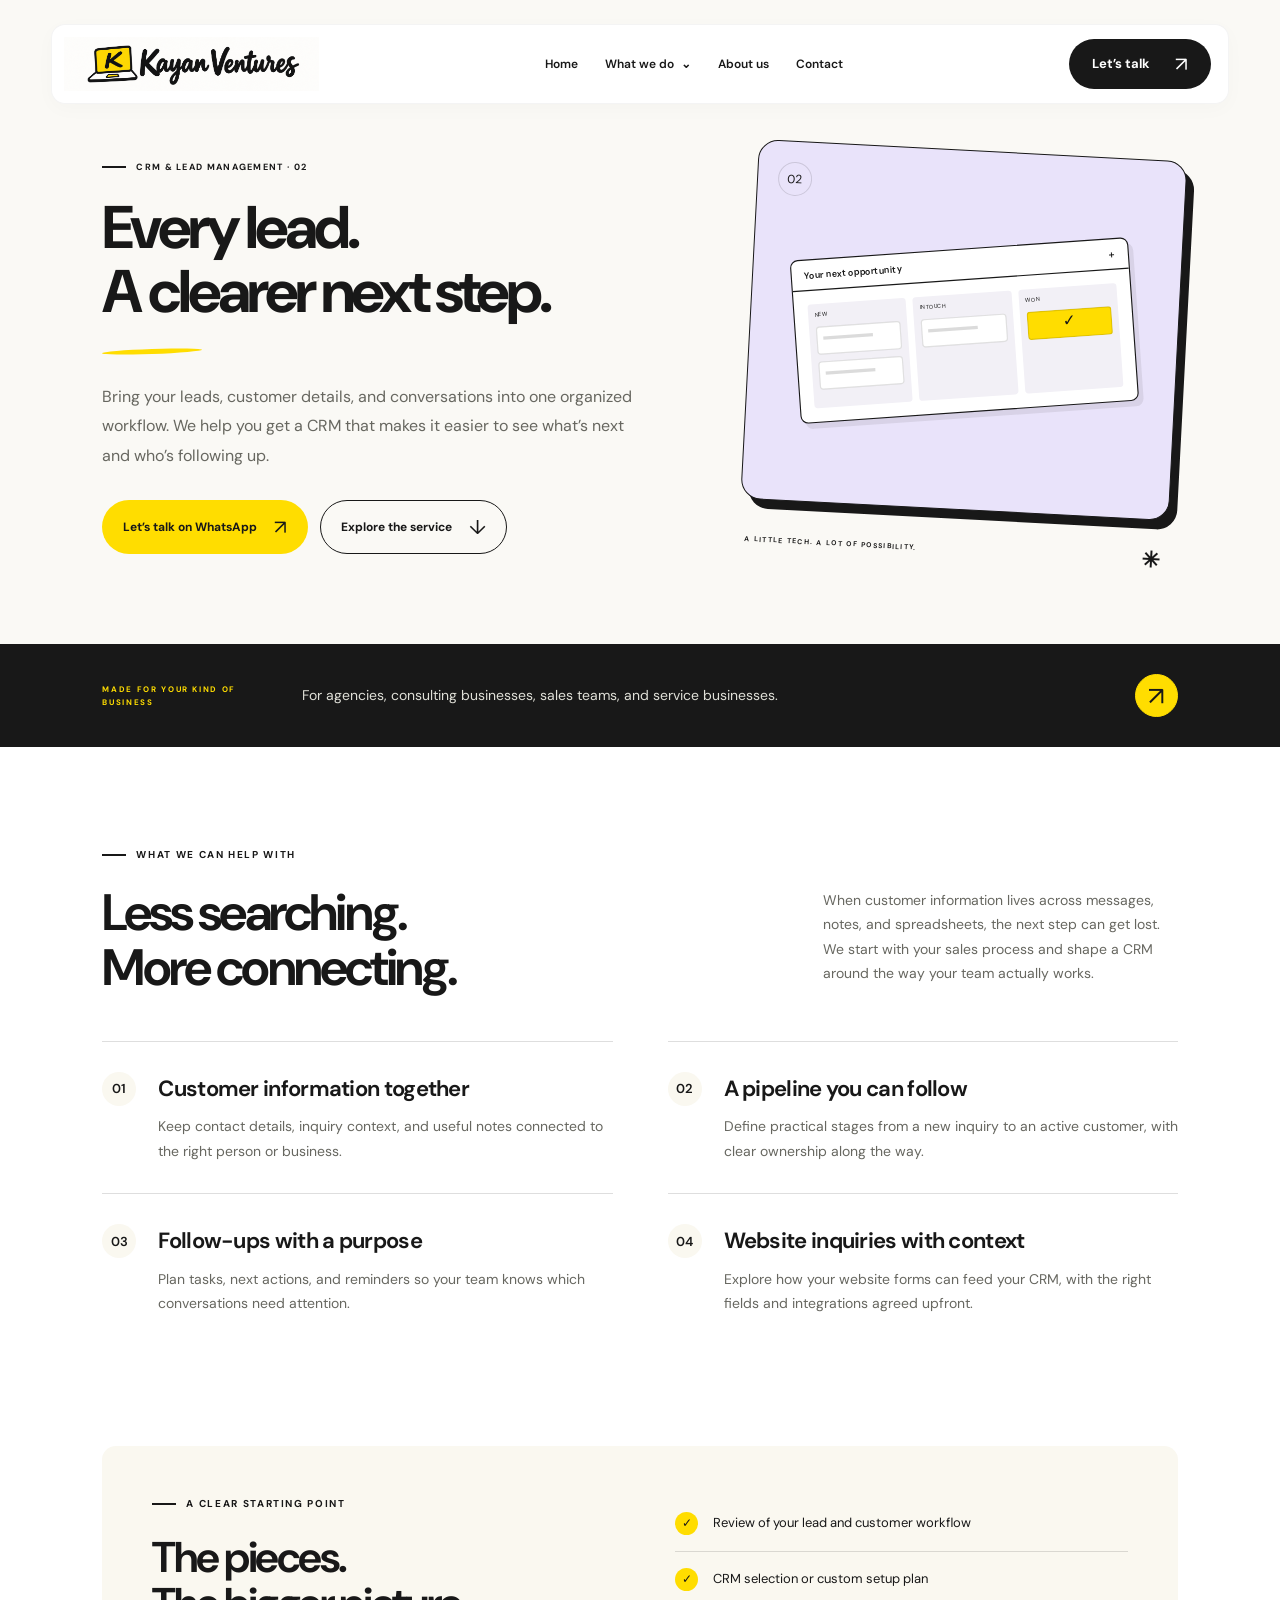
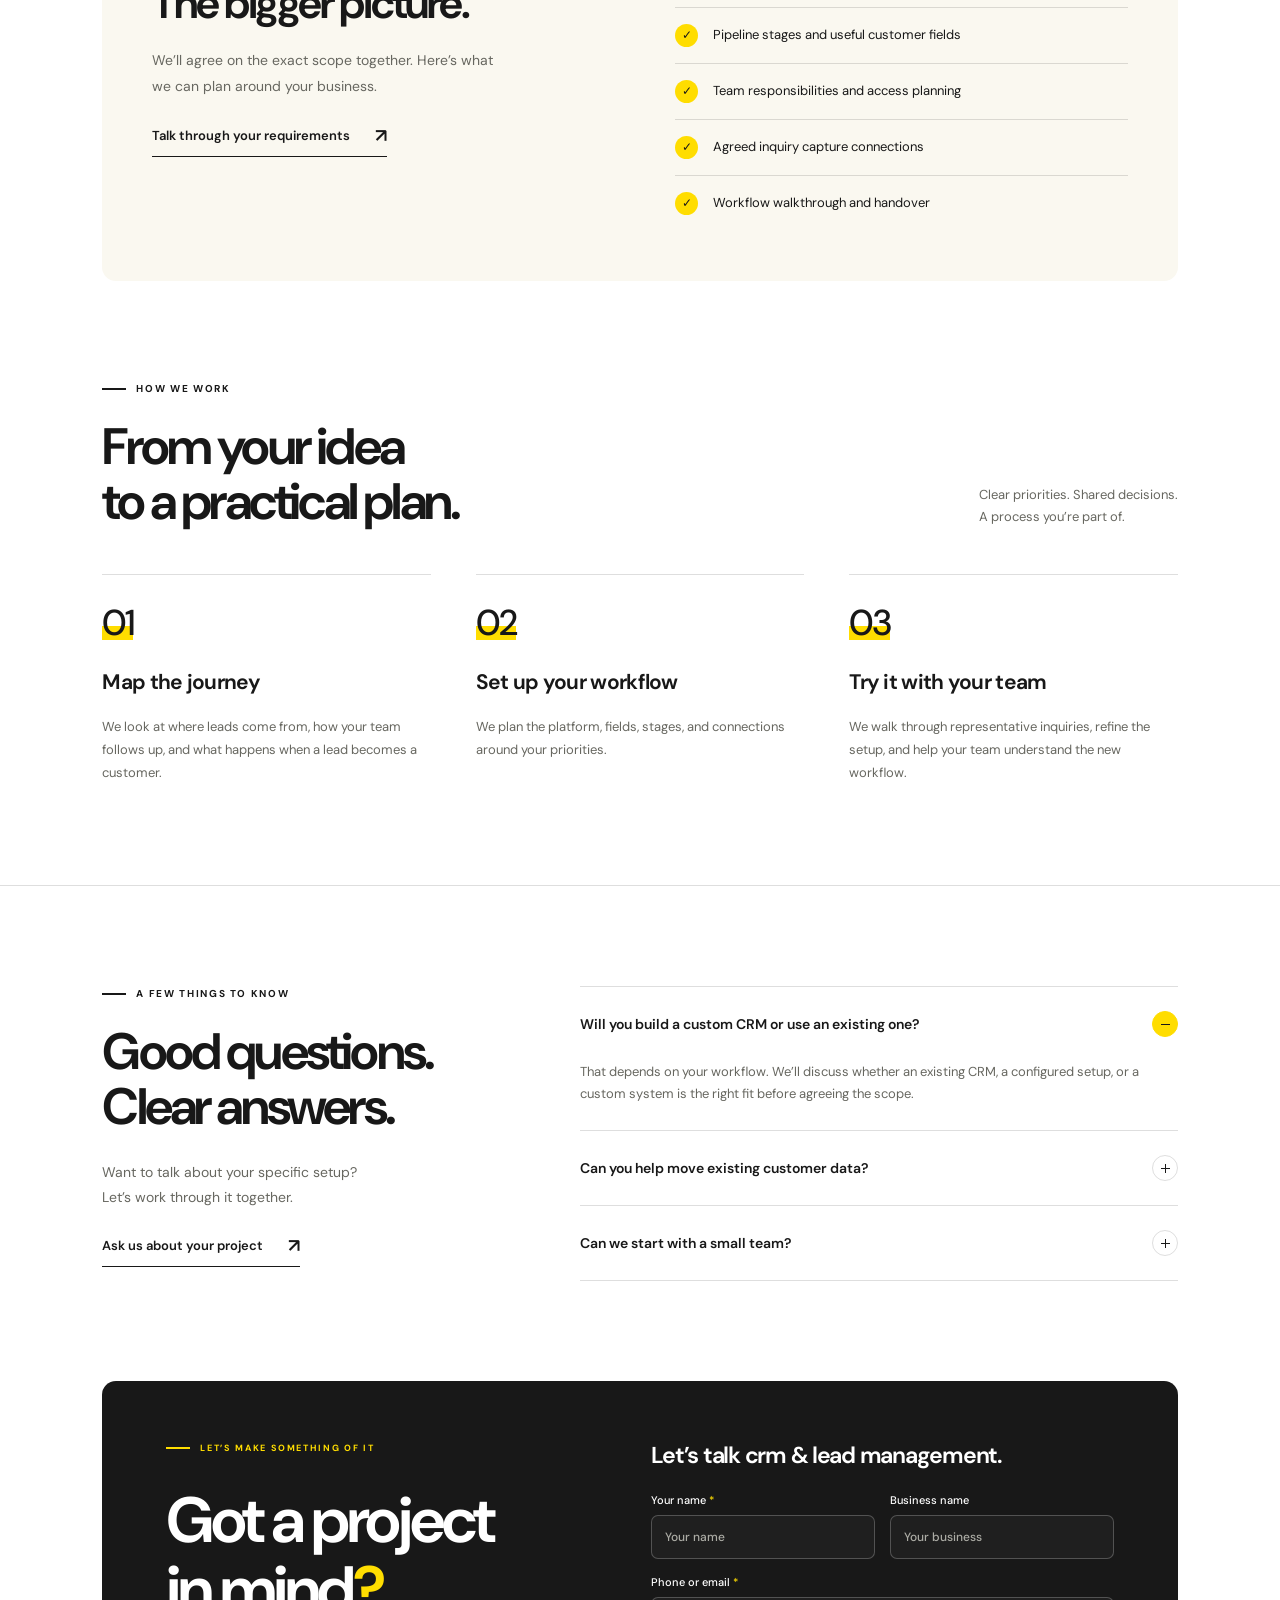
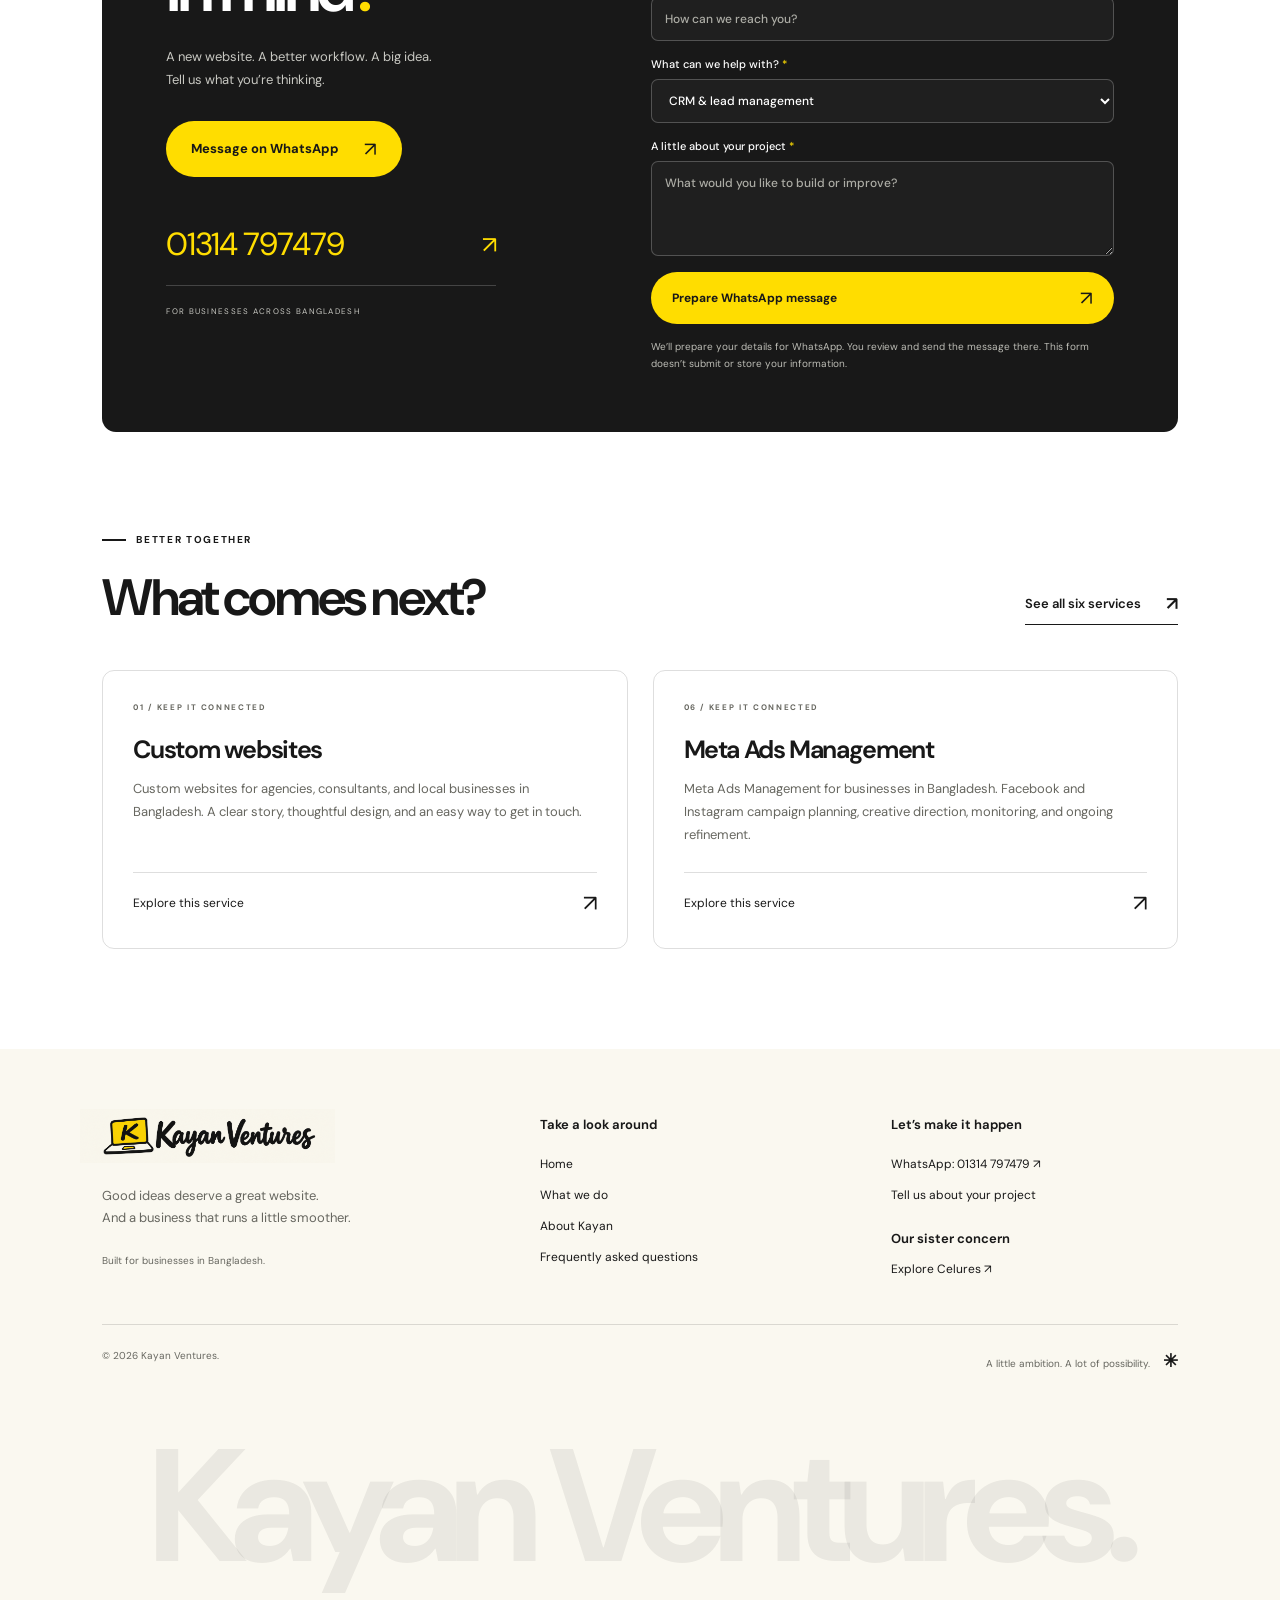
==== crm-lead-management.html @ 8667f903 "Add service pages and remove homepage work section Add standalone pages for each service, generated " ====
<!doctype html>
<html lang="en">
<head>
<meta charset="UTF-8"><meta name="viewport" content="width=device-width, initial-scale=1">
<title>CRM &amp; lead management in Bangladesh | Kayan Ventures</title>
<meta name="description" content="CRM and lead management for businesses in Bangladesh. Organize customer information, sales stages, and follow-ups around the way your team works.">
<meta name="theme-color" content="#ffdd00"><meta property="og:title" content="CRM &amp; lead management in Bangladesh | Kayan Ventures"><meta property="og:description" content="CRM and lead management for businesses in Bangladesh. Organize customer information, sales stages, and follow-ups around the way your team works."><meta property="og:type" content="website">
<link rel="icon" href="assets/brand/kayan-icon.svg" type="image/svg+xml"><link rel="preconnect" href="https://fonts.googleapis.com"><link rel="preconnect" href="https://fonts.gstatic.com" crossorigin><link href="https://fonts.googleapis.com/css2?family=DM+Sans:wght@400;450;500;550;600;650;700;750;800&display=swap" rel="stylesheet"><link rel="stylesheet" href="style.css"><link rel="stylesheet" href="homepage.css"><script src="homepage.js" defer></script>
<link rel="stylesheet" href="services.css">
</head>
<body class="service-page">
<a class="skip-link" href="#main">Skip to content</a>
<header class="nav" id="site-header">
<a class="brand" href="index.html#home" aria-label="Kayan Ventures home"><img src="assets/brand/kayan-logo.png" alt="Kayan Ventures" width="1983" height="793"></a>
<button class="menu-toggle" aria-expanded="false" aria-controls="main-nav" aria-label="Open navigation"><span></span><span></span></button>
<nav id="main-nav" aria-label="Main navigation"><a href="index.html#home">Home</a><div class="services-nav"><button id="services-toggle" aria-expanded="false" aria-controls="services-menu">What we do <span aria-hidden="true">⌄</span></button><div class="services-menu" id="services-menu" hidden><p class="eyebrow">BUILT AROUND YOUR BUSINESS</p><a href="custom-websites.html">Custom websites <span aria-hidden="true">↗</span></a><a href="crm-lead-management.html" aria-current="page">CRM & lead management <span aria-hidden="true">↗</span></a><a href="ecommerce-websites.html">Ecommerce websites <span aria-hidden="true">↗</span></a><a href="landing-pages.html">Landing pages <span aria-hidden="true">↗</span></a><a href="order-inventory-management.html">Order & inventory management <span aria-hidden="true">↗</span></a><a href="meta-ads-management.html">Meta Ads Management <span aria-hidden="true">↗</span></a></div></div><a href="index.html#about">About us</a><a href="#contact">Contact</a></nav>
<a class="btn dark nav-call" href="https://wa.me/8801314797479" target="_blank" rel="noopener noreferrer">Let’s talk <span aria-hidden="true">↗</span></a>
</header>
<main id="main">
  <section class="service-hero" aria-labelledby="service-title">
    <div class="service-hero-grid"><div class="service-hero-copy"><p class="eyebrow"><span class="tiny-line"></span>CRM &amp; LEAD MANAGEMENT · 02</p><h1 id="service-title">Every lead.<br>A clearer next step.</h1><p class="service-lead">Bring your leads, customer details, and conversations into one organized workflow. We help you get a CRM that makes it easier to see what’s next and who’s following up.</p><div class="hero-buttons"><a class="btn gold" href="https://wa.me/8801314797479?text=Hi%20Kayan%20Ventures!%20I%E2%80%99d%20like%20to%20discuss%20crm%20%26%20lead%20management." target="_blank" rel="noopener noreferrer">Let’s talk on WhatsApp <span aria-hidden="true">↗</span></a><a class="btn outline" href="#scope">Explore the service <span aria-hidden="true">↓</span></a></div></div><div class="service-hero-art"><div role="img" aria-label="Illustrative crm &amp; lead management concept"><div class="service-image lavender"><span class="service-number">02</span><div class="service-drawing crm-drawing"><div class="drawing-bar">Your next opportunity <span>＋</span></div><div class="kanban"><div><small>NEW</small><i></i><i></i></div><div><small>IN TOUCH</small><i></i></div><div><small>WON</small><i class="won">✓</i></div></div></div></div></div><span class="service-art-caption">A LITTLE TECH. A LOT OF POSSIBILITY. <span>✳</span></span></div></div>
  </section>
  <section class="service-fit"><p class="eyebrow">MADE FOR YOUR KIND OF BUSINESS</p><p>For agencies, consulting businesses, sales teams, and service businesses.</p><a class="round-link" href="#contact" aria-label="Discuss crm &amp; lead management">↗</a></section>
  <section class="section service-scope" id="scope" aria-labelledby="scope-title"><div class="section-heading"><div><p class="eyebrow"><span class="tiny-line"></span> WHAT WE CAN HELP WITH</p><h2 id="scope-title">Less searching.<br>More connecting.</h2></div><div class="section-intro"><p>When customer information lives across messages, notes, and spreadsheets, the next step can get lost. We start with your sales process and shape a CRM around the way your team actually works.</p></div></div><div class="service-feature-grid"><article><span class="feature-number">01</span><div><h3>Customer information together</h3><p>Keep contact details, inquiry context, and useful notes connected to the right person or business.</p></div></article>
<article><span class="feature-number">02</span><div><h3>A pipeline you can follow</h3><p>Define practical stages from a new inquiry to an active customer, with clear ownership along the way.</p></div></article>
<article><span class="feature-number">03</span><div><h3>Follow-ups with a purpose</h3><p>Plan tasks, next actions, and reminders so your team knows which conversations need attention.</p></div></article>
<article><span class="feature-number">04</span><div><h3>Website inquiries with context</h3><p>Explore how your website forms can feed your CRM, with the right fields and integrations agreed upfront.</p></div></article></div></section>
  <section class="service-deliverables" aria-labelledby="deliverables-title"><div><p class="eyebrow"><span class="tiny-line"></span> A CLEAR STARTING POINT</p><h2 id="deliverables-title">The pieces.<br>The bigger picture.</h2><p>We’ll agree on the exact scope together. Here’s what we can plan around your business.</p><a class="text-link" href="#contact">Talk through your requirements <span aria-hidden="true">↗</span></a></div><ul><li><span aria-hidden="true">✓</span>Review of your lead and customer workflow</li>
<li><span aria-hidden="true">✓</span>CRM selection or custom setup plan</li>
<li><span aria-hidden="true">✓</span>Pipeline stages and useful customer fields</li>
<li><span aria-hidden="true">✓</span>Team responsibilities and access planning</li>
<li><span aria-hidden="true">✓</span>Agreed inquiry capture connections</li>
<li><span aria-hidden="true">✓</span>Workflow walkthrough and handover</li></ul></section>
  <section class="section process" aria-labelledby="process-title"><div class="section-heading"><div><p class="eyebrow"><span class="tiny-line"></span> HOW WE WORK</p><h2 id="process-title">From your idea<br>to a practical plan.</h2></div><p>Clear priorities. Shared decisions.<br>A process you’re part of.</p></div><div class="process-grid"><article><span class="step-number">01</span><h3>Map the journey</h3><p>We look at where leads come from, how your team follows up, and what happens when a lead becomes a customer.</p></article>
<article><span class="step-number">02</span><h3>Set up your workflow</h3><p>We plan the platform, fields, stages, and connections around your priorities.</p></article>
<article><span class="step-number">03</span><h3>Try it with your team</h3><p>We walk through representative inquiries, refine the setup, and help your team understand the new workflow.</p></article></div></section>
  <section class="section faq" aria-labelledby="faq-title"><div><p class="eyebrow"><span class="tiny-line"></span> A FEW THINGS TO KNOW</p><h2 id="faq-title">Good questions.<br>Clear answers.</h2><p>Want to talk about your specific setup?<br>Let’s work through it together.</p><a class="text-link" href="#contact">Ask us about your project <span aria-hidden="true">↗</span></a></div><div class="faq-list"><details open><summary>Will you build a custom CRM or use an existing one?<span aria-hidden="true"></span></summary><p>That depends on your workflow. We’ll discuss whether an existing CRM, a configured setup, or a custom system is the right fit before agreeing the scope.</p></details>
<details><summary>Can you help move existing customer data?<span aria-hidden="true"></span></summary><p>We can review your current spreadsheets or systems and agree a migration plan. The approach depends on the data format, quality, and access available.</p></details>
<details><summary>Can we start with a small team?<span aria-hidden="true"></span></summary><p>Yes. We can focus first on the stages and information your team needs today, then discuss additional workflows later.</p></details></div></section>
  <section class="contact-section" id="contact" aria-labelledby="contact-title"><div class="contact-copy"><p class="eyebrow"><span class="tiny-line"></span> LET’S MAKE SOMETHING OF IT</p><h2 id="contact-title">Got a project<br>in mind<span>?</span></h2><p>A new website. A better workflow. A big idea.<br>Tell us what you’re thinking.</p><a class="btn gold" href="https://wa.me/8801314797479" target="_blank" rel="noopener noreferrer">Message on WhatsApp <span aria-hidden="true">↗</span></a><a class="contact-phone" href="https://wa.me/8801314797479" target="_blank" rel="noopener noreferrer">01314 797479 <span aria-hidden="true">↗</span></a><span class="contact-location">FOR BUSINESSES ACROSS BANGLADESH</span></div>
<form class="contact-form" id="contact-form"><h3>Let’s talk crm & lead management.</h3><div class="form-row"><label>Your name <span>*</span><input name="name" autocomplete="name" placeholder="Your name" maxlength="100" required></label><label>Business name<input name="business" autocomplete="organization" placeholder="Your business" maxlength="150"></label></div><label>Phone or email <span>*</span><input name="contact" placeholder="How can we reach you?" maxlength="150" required></label><label>What can we help with? <span>*</span><select name="service" id="service-select" required><option value="">Choose a service</option><option>Custom website</option><option selected>CRM & lead management</option><option>Ecommerce website</option><option>Landing page</option><option>Order & inventory management</option><option>Meta Ads Management</option><option>A few things / let’s discuss</option></select></label><label>A little about your project <span>*</span><textarea name="message" placeholder="What would you like to build or improve?" rows="3" maxlength="2000" required></textarea></label><button class="btn gold" type="submit">Prepare WhatsApp message <span aria-hidden="true">↗</span></button><p class="form-note">We’ll prepare your details for WhatsApp. You review and send the message there. This form doesn’t submit or store your information.</p><div id="form-result" class="form-result" role="status" hidden><p>Your message is ready. Open WhatsApp to review and send it.</p><a id="message-link" class="btn gold" target="_blank" rel="noopener noreferrer">Continue to WhatsApp <span aria-hidden="true">↗</span></a></div></form>
<noscript><style>.contact-form{display:none}</style><p>JavaScript is needed to prepare a message with this form. You can <a href="https://wa.me/8801314797479">contact us directly on WhatsApp</a>.</p></noscript>
</section>
  <section class="section related-services" aria-labelledby="related-title"><div class="section-heading"><div><p class="eyebrow"><span class="tiny-line"></span> BETTER TOGETHER</p><h2 id="related-title">What comes next?</h2></div><a class="text-link" href="index.html#services">See all six services <span aria-hidden="true">↗</span></a></div><div class="related-grid"><a class="related-card" href="custom-websites.html"><span class="eyebrow">01 / KEEP IT CONNECTED</span><h3>Custom websites</h3><p>Custom websites for agencies, consultants, and local businesses in Bangladesh. A clear story, thoughtful design, and an easy way to get in touch.</p><span class="related-action">Explore this service <b aria-hidden="true">↗</b></span></a>
<a class="related-card" href="meta-ads-management.html"><span class="eyebrow">06 / KEEP IT CONNECTED</span><h3>Meta Ads Management</h3><p>Meta Ads Management for businesses in Bangladesh. Facebook and Instagram campaign planning, creative direction, monitoring, and ongoing refinement.</p><span class="related-action">Explore this service <b aria-hidden="true">↗</b></span></a></div></section>
</main>
<footer><div class="footer-grid"><div><a class="brand" href="index.html#home" aria-label="Kayan Ventures home"><img src="assets/brand/kayan-logo.png" alt="Kayan Ventures" width="1983" height="793" loading="lazy"></a><p>Good ideas deserve a great website.<br>And a business that runs a little smoother.</p><p class="footer-location">Built for businesses in Bangladesh.</p></div><div><h3>Take a look around</h3><a href="index.html#home">Home</a><a href="index.html#services">What we do</a><a href="index.html#about">About Kayan</a><a href="index.html#faq">Frequently asked questions</a></div><div><h3>Let’s make it happen</h3><a href="https://wa.me/8801314797479" target="_blank" rel="noopener noreferrer">WhatsApp: 01314 797479 ↗</a><a href="#contact">Tell us about your project</a><h3 class="concern-label">Our sister concern</h3><a href="https://celures.com" target="_blank" rel="noopener noreferrer">Explore Celures ↗</a></div></div><div class="footer-base"><span>© <span id="year">2026</span> Kayan Ventures.</span><span>A little ambition. A lot of possibility. <b>✳</b></span></div><div class="footer-wordmark" aria-hidden="true">Kayan Ventures.</div></footer>
</body>
</html>
---- style.css ----
:root{--ink:#181818;--gold:#ffdd00;--paper:#fff;--cream:#faf8f0;--muted:#676760;--line:#18181824}*{box-sizing:border-box}html{scroll-behavior:smooth;scroll-padding-top:35px}body{margin:0;background:var(--paper);color:var(--ink);font-family:'DM Sans',Arial,sans-serif;font-size:16px;-webkit-font-smoothing:antialiased}a{color:inherit;text-decoration:none}button,input,select,textarea{font:inherit}button,a{-webkit-tap-highlight-color:transparent}button{cursor:pointer}button:focus-visible,a:focus-visible,input:focus-visible,select:focus-visible,textarea:focus-visible,summary:focus-visible{outline:3px solid #826d00;outline-offset:5px}img{max-width:100%;display:block}[hidden]{display:none!important}h1,h2,h3,p{margin-top:0}h1,h2,h3{letter-spacing:-.055em}h2{font-size:clamp(36px,4vw,58px);font-weight:650;line-height:1.08;margin-bottom:0}h3{font-size:23px;font-weight:650;line-height:1.25}p{line-height:1.75}.eyebrow{display:flex;align-items:center;gap:10px;font-size:10px;font-weight:700;letter-spacing:1.65px;line-height:1.6;margin-bottom:22px}.tiny-line{width:24px;height:2px;background:currentColor;display:inline-block;flex-shrink:0}.btn{display:inline-flex;align-items:center;justify-content:center;gap:25px;padding:17px 24px;border:1px solid transparent;border-radius:100px;font-size:13px;font-weight:700;line-height:1.4;transition:transform .2s,background .2s}.btn span{font-size:20px;font-weight:400;line-height:1}.btn:hover{transform:translateY(-3px)}.btn.dark{background:var(--ink);color:#fff}.btn.dark:hover{background:#343434}.btn.gold{background:var(--gold);color:var(--ink)}.btn.gold:hover{background:#ffe742}.btn.outline{border-color:var(--ink);background:transparent}.text-link{display:inline-flex;justify-content:space-between;align-items:center;gap:25px;font-size:13px;font-weight:600;border-bottom:1px solid currentColor;padding-bottom:8px;margin-top:10px}.text-link:hover{border-color:#b29a00}.text-link span{font-size:19px}.section{padding:100px 8%;max-width:1700px;margin:auto}.section-heading{display:flex;align-items:flex-end;justify-content:space-between;gap:50px;margin-bottom:45px}.section-intro{max-width:355px}.section-intro p{color:var(--muted);font-size:14px;margin-bottom:10px}.skip-link{position:fixed;top:-100px;left:15px;background:var(--ink);color:#fff;padding:15px;z-index:100}.skip-link:focus{top:15px}.handwritten{font-family:'Segoe Print','Comic Sans MS',cursive;font-style:italic;font-weight:700}.brand{display:block;width:255px;height:54px;overflow:hidden;flex-shrink:0}.brand img{width:100%;height:100%;object-fit:cover;mix-blend-mode:multiply}
.nav{position:absolute;z-index:20;left:4%;top:24px;width:92%;display:flex;align-items:center;justify-content:space-between;gap:20px;background:#fff;border:1px solid #1818180c;border-radius:14px;padding:12px 17px 12px 12px;box-shadow:0 5px 20px #18181806}.nav nav{display:flex;align-items:center;gap:27px}.nav nav>a,.nav nav button{font-size:12px;font-weight:600}.nav nav>a:hover{text-decoration:underline;text-underline-offset:6px}.nav-call{padding:14px 22px}.services-nav{position:relative}.services-nav>button{background:none;border:0;padding:17px 0;color:var(--ink);display:flex;align-items:center;gap:7px}.services-menu{position:absolute;top:100%;left:-40px;background:white;border:1px solid var(--line);border-radius:12px;padding:22px;width:320px;box-shadow:0 15px 40px #18181818}.services-menu .eyebrow{font-size:8px;margin:0 0 12px}.services-menu a{display:flex;justify-content:space-between;font-size:13px;padding:12px 0;border-bottom:1px solid var(--line)}.services-menu a:last-child{border:0}.services-menu a:hover{color:#726100}.menu-toggle{display:none}
.hero{min-height:830px;padding:190px 8% 170px;background:var(--gold);position:relative;overflow:hidden;display:flex;align-items:center}.hero-copy{position:relative;width:56%;z-index:2}.hero h1{font-size:clamp(54px,5.5vw,82px);font-weight:750;line-height:1.04;letter-spacing:-.065em;margin:0 0 28px}.hero h1 em{font-style:normal;position:relative}.hero h1 em:after{content:'';height:4px;position:absolute;left:2px;right:5px;bottom:-6px;background:var(--ink);border-radius:50%;transform:rotate(-1deg)}.hero-sub{font-size:17px;line-height:1.7;margin:30px 0}.hero-buttons{display:flex;gap:12px;flex-wrap:wrap}.hero-bottom{position:absolute;bottom:34px;left:8%;right:8%;display:flex;align-items:center;gap:65px;border-top:1px solid #18181833;padding-top:25px;z-index:3}.hero-location{display:flex;gap:12px;align-items:center;font-size:9px;line-height:1.8;letter-spacing:1px}.location-dot{height:9px;width:9px;border-radius:50%;background:var(--ink);box-shadow:0 0 0 5px #18181810}.hero-location b{font-weight:700}.hero-stat{display:flex;align-items:center;gap:15px}.hero-stat strong{font-size:37px;font-weight:650;letter-spacing:-2px}.hero-stat>span{font-size:11px;line-height:1.6}.hero-explore{display:flex;gap:25px;align-items:center;margin-left:auto;font-size:12px}.hero-explore>span{height:39px;width:39px;border:1px solid #18181840;border-radius:50%;display:grid;place-items:center;font-size:20px}.intro-strip{padding:35px 8%;display:flex;align-items:center;gap:70px;border-bottom:1px solid var(--line);background:var(--cream)}.intro-strip>p:first-child{font-size:21px;line-height:1.4;letter-spacing:-.6px;min-width:290px;margin:0}.intro-strip>p:first-child strong{font-weight:650}.intro-strip>p:nth-child(2){color:var(--muted);font-size:13px;max-width:530px;margin:0}.round-link{display:grid;place-items:center;width:49px;height:49px;border:1px solid var(--line);border-radius:50%;font-size:26px;margin-left:auto;flex-shrink:0}.round-link:hover{background:var(--gold)}
.service-grid{display:grid;grid-template-columns:repeat(3,minmax(0,1fr));gap:28px 24px}.service-card{border:1px solid var(--line);border-radius:12px;overflow:hidden;transition:transform .25s}.service-card:hover{transform:translateY(-5px)}.service-image{height:215px;position:relative;display:grid;place-items:center;overflow:hidden}.service-number{position:absolute;top:15px;left:15px;width:27px;height:27px;display:grid;place-items:center;border:1px solid #18181824;border-radius:50%;font-size:10px;z-index:1}.yellow{background:#fff1a0}.lavender{background:#e9e3fa}.peach{background:#f7dfca}.mint{background:#e1eddb}.blue{background:#dfeaf1}.pink{background:#f5e0e6}.service-copy{padding:25px 24px 22px}.service-copy h3{font-size:22px;letter-spacing:-.8px;margin-bottom:14px}.service-copy p{font-size:13px;color:var(--muted);line-height:1.8;min-height:92px;margin:0 0 22px}.learn{display:flex;justify-content:space-between;align-items:center;gap:12px;border-top:1px solid var(--line);padding-top:16px;font-size:11px;font-weight:650}.learn b{font-size:20px;font-weight:400}.project-banner{position:relative;isolation:isolate;margin:0 8%;background:var(--ink);border-radius:14px;padding:48px 50px;display:flex;align-items:center;justify-content:space-between;gap:30px;color:white;overflow:hidden}.project-banner .eyebrow{color:#c9c9c2;font-size:9px;margin-bottom:16px}.project-banner h2{font-size:46px;letter-spacing:-2px}.project-banner em{color:var(--gold);font-style:normal}.project-banner .btn{position:relative;z-index:1}.banner-outline{position:absolute;right:23%;top:10px;font-size:250px;line-height:1.2;color:#ffffff09;z-index:-1}
.about-section{padding:90px 8%;display:grid;grid-template-columns:1fr 1fr;gap:85px;background:var(--cream);align-items:center}.about-photo{position:relative;min-height:540px;background:var(--gold);border-radius:12px}.image-note{position:absolute;top:24px;left:24px;font-size:8px;letter-spacing:1.4px;font-weight:700}.experience-card{position:absolute;right:-25px;bottom:38px;padding:25px 28px;background:white;border:1.5px solid var(--ink);border-radius:12px;transform:rotate(-4deg)}.experience-card strong{font-size:24px;letter-spacing:-1px}.experience-card p{font-size:12px;margin:8px 0 0}.about-copy h2{font-size:clamp(35px,3.7vw,53px);margin:0 0 26px}.about-copy>p:not(.eyebrow){font-size:14px;color:var(--muted)}.about-copy>.about-lead{font-size:18px!important;color:var(--ink)!important;font-weight:650;margin-bottom:10px}.about-signoff{display:flex;align-items:center;gap:22px;margin:25px 0 30px}.about-signoff .handwritten{font-size:22px;letter-spacing:-1px}.about-signoff>span:last-child{padding-left:20px;border-left:1px solid var(--line);font-size:10px;color:var(--muted);line-height:1.7}.process .section-heading>p{font-size:13px;color:var(--muted);margin:0}.process-grid{display:grid;grid-template-columns:repeat(3,1fr);gap:45px}.process-grid article{border-top:1px solid var(--line);padding-top:24px}.step-number{display:inline-block;font-size:36px;font-weight:500;letter-spacing:-2px;margin-bottom:23px;background:linear-gradient(transparent 57%,var(--gold) 57%,var(--gold) 87%,transparent 87%)}.process-grid h3{font-size:21px;letter-spacing:-.7px}.process-grid p{font-size:13px;color:var(--muted);margin:0}.faq{border-top:1px solid var(--line);display:grid;grid-template-columns:.8fr 1.2fr;gap:80px}.faq h2{margin-bottom:26px}.faq>div>p:not(.eyebrow){font-size:14px;color:var(--muted)}.faq details{border-bottom:1px solid var(--line)}.faq details:first-child{border-top:1px solid var(--line)}.faq summary{display:flex;justify-content:space-between;gap:24px;align-items:center;padding:24px 0;font-weight:600;font-size:14px;list-style:none;cursor:pointer}.faq summary::-webkit-details-marker{display:none}.faq summary>span{flex-shrink:0;display:block;width:26px;height:26px;border:1px solid var(--line);border-radius:50%;position:relative}.faq summary>span:before,.faq summary>span:after{content:'';width:9px;height:1px;background:var(--ink);position:absolute;left:8px;top:12px}.faq summary>span:after{transform:rotate(90deg)}.faq details[open] summary>span{background:var(--gold);border-color:var(--gold)}.faq details[open] summary>span:after{transform:rotate(0)}.faq details>p{font-size:13px;color:var(--muted);margin:0;padding:0 35px 24px 0}
.contact-section{margin:0 8% 90px;padding:60px 5%;display:grid;grid-template-columns:1fr 1.1fr;gap:65px;background:var(--ink);color:white;border-radius:14px}.contact-copy .eyebrow{color:var(--gold);font-size:9px}.contact-copy h2{font-size:64px;margin:30px 0 22px}.contact-copy h2>span{color:var(--gold)}.contact-copy>p:not(.eyebrow){font-size:13px;color:#c8c8c2;margin-bottom:30px}.contact-phone{display:flex;justify-content:space-between;align-items:center;max-width:330px;font-size:32px;letter-spacing:-1px;color:var(--gold);border-bottom:1px solid #ffffff30;padding:14px 0 20px;margin-top:32px;white-space:nowrap}.contact-phone span{font-size:24px}.contact-location{display:block;font-size:8px;letter-spacing:1.3px;margin-top:20px;color:#c8c8c2}.contact-form h3{font-size:23px;margin:0 0 22px}.contact-form label{display:block;font-size:11px;font-weight:500;margin-bottom:16px}.contact-form label>span{color:var(--gold)}.contact-form input,.contact-form textarea,.contact-form select{width:100%;display:block;border:1px solid #ffffff3b;border-radius:7px;background:#ffffff08;color:white;padding:12px 13px;font-size:12px;margin-top:8px;line-height:1.5}.contact-form ::placeholder{color:#acaca5;opacity:1}.contact-form select option{background:var(--ink);color:white}.contact-form textarea{resize:vertical;min-height:95px}.contact-form input:focus-visible,.contact-form select:focus-visible,.contact-form textarea:focus-visible{outline-color:var(--gold);outline-offset:2px}.form-row{display:grid;grid-template-columns:1fr 1fr;gap:15px}.contact-form .btn{width:100%;justify-content:space-between;font-size:12px;padding:15px 20px}.form-note{font-size:10px;line-height:1.7;color:#bcbcb5;margin:14px 0 0}.form-result{padding:16px;border:1px solid var(--gold);border-radius:8px;margin-top:18px}.form-result p{font-size:12px;margin:0 0 12px}footer{padding:60px 8% 0;background:var(--cream);overflow:hidden}.footer-grid{display:grid;grid-template-columns:1.3fr 1fr 1fr;gap:65px}.footer-grid .brand{margin-left:-22px}.footer-grid p{font-size:13px;color:var(--muted);margin:22px 0}.footer-grid .footer-location{font-size:10px}.footer-grid h3{font-size:13px;letter-spacing:0;margin:8px 0 23px}.footer-grid>div>a:not(.brand){display:block;font-size:12px;margin-bottom:15px}.footer-grid>div>a:not(.brand):hover{text-decoration:underline;text-underline-offset:5px}.footer-grid .concern-label{margin-top:28px;margin-bottom:14px}.footer-base{display:flex;justify-content:space-between;gap:20px;border-top:1px solid var(--line);padding-top:24px;margin-top:32px;font-size:10px;color:var(--muted)}.footer-base b{color:var(--ink);font-size:18px;margin-left:10px}.footer-wordmark{font-size:clamp(50px,12.5vw,220px);font-weight:750;letter-spacing:-.075em;white-space:nowrap;color:#18181812;line-height:1.3;margin-top:30px;text-align:center}
---- homepage.css ----
/* Original interface illustrations and responsive adaptation of the imported layout. */
.ads-drawing{transform:rotate(4deg)}
.ads-creative{position:relative;background:#f5e0e6;margin:10px;padding:12px;overflow:hidden}
.ads-creative>span:first-child{display:block;font-size:5px;letter-spacing:.6px;margin-bottom:9px}
.ads-creative>b{display:block;font-size:23px;letter-spacing:-1px;line-height:1.04;position:relative;z-index:1}
.ads-creative>i{display:inline-block;font-style:normal;font-size:7px;padding:6px 9px;border-radius:20px;background:var(--gold);margin-top:10px}
.ads-spark{position:absolute;right:5px;bottom:12px;font-size:65px;line-height:1;color:#181818;transform:rotate(10deg)}
.ads-stages{display:flex;justify-content:space-around;font-size:7px;padding:0 10px 10px}
.ads-stages>span:before{content:'✓';margin-right:4px}
.service-copy{display:flex;flex-direction:column;flex:1}
.service-card{display:flex;flex-direction:column}
.service-copy .learn{margin-top:auto}
/* A quieter hero: warm paper, pale lavender, and focused brand-yellow accents. */
.hero{background:#faf9f5}
.hero h1 em:after{background:var(--gold)}
.hero .btn.dark{background:var(--gold);color:var(--ink)}
.hero .btn.dark:hover{background:#ffe742}
.hero .orbit-one{background:#eeebf4;border-color:#1818180d}
.hero .orbit-two{border-color:#18181810}
.hero .visual-sticker{background:#fff4ad}
.hero .concept-label{color:var(--muted)}
.intro-strip{background:var(--ink);color:#fff;border-bottom-color:transparent}
.intro-strip>p:nth-child(2){color:#c9c9c2}
.intro-strip .round-link{background:var(--gold);color:var(--ink);border-color:var(--gold)}
.intro-strip .round-link:hover{background:#ffe742;border-color:#ffe742}
.intro-strip .round-link:focus-visible{outline-color:var(--gold)}
.hero-visual{position:absolute;width:44%;max-width:660px;height:490px;right:2%;top:185px}.orbit{position:absolute;border:1px solid #1818181c;border-radius:50%;width:650px;height:650px;left:-30px;top:-90px}.orbit-two{width:500px;height:500px;top:-15px;left:45px}.visual-note{position:absolute;top:-38px;left:35%;font-size:22px;transform:rotate(-9deg)}.doodle-arrow{position:absolute;top:-12px;right:13%;font-size:62px;transform:rotate(-15deg)}.browser-mock{position:absolute;top:70px;left:0;width:97%;background:#fff;border:2px solid var(--ink);border-radius:12px;overflow:hidden;transform:rotate(-6deg);box-shadow:10px 13px 0 #181818}.browser-bar{height:34px;display:flex;align-items:center;justify-content:space-between;padding:0 13px;border-bottom:1.5px solid var(--ink);font-size:8px;background:#faf8f0}.browser-dots{font-size:8px;letter-spacing:3px}.mock-page{padding:20px}.mock-nav{display:flex;align-items:center;justify-content:space-between;gap:10px;font-size:7px}.mock-nav>b{font-size:12px;letter-spacing:-.4px}.mini-star{font-size:20px;vertical-align:middle}.mock-nav i{font-style:normal;background:var(--ink);color:#fff;border-radius:20px;padding:7px}.mock-content{position:relative;margin-top:20px;background:#f2f0e8;padding:24px 20px 25px;min-height:220px;overflow:hidden}.mock-eyebrow{font-size:5px;letter-spacing:1px;display:block;margin-bottom:14px}.mock-content>strong{font-size:29px;line-height:1.04;letter-spacing:-1.5px;display:block;position:relative;z-index:1}.mock-content>p{font-size:8px;line-height:1.6;margin:13px 0}.mock-button{display:inline-block;border-radius:30px;padding:8px 11px;background:var(--gold);font-size:7px;font-weight:700;position:relative;z-index:1}.mock-art{position:absolute;right:-10px;top:40px;width:145px;height:170px}.art-window{position:absolute;top:0;right:5px;width:105px;height:140px;border:1.5px solid var(--ink);border-radius:70px 70px 0 0;background:#e2ddf1;transform:rotate(15deg)}.art-disc{position:absolute;left:2px;top:8px;font-size:128px;line-height:1.1;transform:rotate(-10deg)}.art-pill{position:absolute;bottom:5px;left:-18px;border:1.5px solid var(--ink);background:var(--gold);border-radius:40px;padding:13px;font-size:10px;transform:rotate(-13deg)}.mock-footer{display:flex;justify-content:space-between;font-size:7px;padding-top:17px}.lead-card{position:absolute;bottom:15px;left:-35px;background:#fff;border:1.5px solid var(--ink);border-radius:12px;display:flex;align-items:center;gap:14px;padding:18px 20px;box-shadow:5px 6px 0 #181818;transform:rotate(3deg);z-index:2}.lead-icon{width:39px;height:39px;background:#e5ecd8;border-radius:50%;display:grid;place-items:center;font-size:24px}.lead-card small{font-size:6px;letter-spacing:1px;display:block}.lead-card strong{font-size:13px;display:block;margin:5px 0}.lead-card div>span{font-size:8px;color:var(--muted);display:block}.lead-card i{display:inline-block;width:5px;height:5px;background:#5b7b44;border-radius:50%;margin-right:4px}.lead-card>b{font-size:17px;margin-left:10px}.visual-sticker{position:absolute;bottom:25px;right:0;border:1.5px solid var(--ink);border-radius:50%;height:115px;width:115px;background:#f2eee3;display:flex;flex-direction:column;justify-content:center;align-items:center;gap:2px;transform:rotate(14deg);z-index:3}.visual-sticker span{font-size:10px}.visual-sticker strong{font-size:13px;letter-spacing:-.5px}.visual-sticker span:last-child{font-size:24px}.concept-label{position:absolute;left:60px;bottom:-24px;font-size:6px;letter-spacing:1.1px;color:#514800}
.service-drawing{width:72%;background:#fff;border:1.5px solid var(--ink);border-radius:7px;box-shadow:4px 5px 0 #18181815;transform:rotate(-5deg);overflow:hidden}.drawing-bar{height:27px;border-bottom:1px solid var(--ink);display:flex;justify-content:space-between;align-items:center;padding:0 11px;font-size:8px;font-weight:600}.drawing-body{display:flex;align-items:center;padding:17px;gap:15px;background:#faf8f0}.drawing-body b{font-size:24px;letter-spacing:-1px;line-height:1;display:block}.drawing-body i{display:block;width:60px;height:4px;background:#18181823;margin-top:10px}.drawing-body span{display:block;width:48px;height:13px;background:var(--gold);border:1px solid #181818;margin-top:8px;border-radius:15px}.drawing-star{font-size:78px;line-height:1}.crm-drawing{transform:rotate(5deg)}.kanban{display:grid;grid-template-columns:repeat(3,1fr);gap:6px;padding:12px}.kanban>div{background:#f2f0f6;padding:6px;border-radius:3px;min-height:92px}.kanban small{font-size:5px;display:block;margin-bottom:7px}.kanban i{display:block;height:25px;background:#fff;border:1px solid #18181822;border-radius:3px;margin-bottom:6px}.kanban i:before{content:'';display:block;background:#18181827;width:60%;height:3px;margin:8px 5px}.kanban .won{background:var(--gold);font-style:normal;text-align:center;font-size:14px}.kanban .won:before{display:none}.shop-drawing{transform:rotate(-4deg)}.shop-items{display:flex;gap:7px;padding:12px 10px 8px}.shop-items>div{flex:1}.shop-items span{display:block;height:55px;text-align:center;background:#eee9e0;border-radius:3px;font-size:37px;line-height:1.4}.shop-items>div:nth-child(2) span{background:#e4e8d9}.shop-items>div:nth-child(3) span{background:#f4e0d2}.shop-items i{display:block;width:70%;height:3px;background:#18181840;margin:7px 0}.shop-cart{background:var(--gold);margin:0 10px 10px;padding:6px 8px;display:flex;justify-content:space-between;font-size:7px;border:1px solid var(--ink);border-radius:3px}.landing-drawing{position:relative;padding:20px;background:#faf8f0;transform:rotate(4deg)}.landing-drawing>span{font-size:5px;letter-spacing:.6px;display:block;margin-bottom:12px}.landing-drawing>b{font-size:28px;line-height:.98;letter-spacing:-1px;display:block}.landing-drawing>i{font-style:normal;font-size:7px;padding:7px 10px;background:var(--ink);color:white;border-radius:20px;display:inline-block;margin-top:14px}.cursor{position:absolute;right:25px;bottom:10px;transform:rotate(-25deg);font-size:45px;color:var(--gold);-webkit-text-stroke:1.5px var(--ink)}.order-drawing{transform:rotate(-4deg)}.order-drawing>div:not(.drawing-bar){display:flex;justify-content:space-between;align-items:center;margin:0 12px;padding:11px 0;border-bottom:1px solid #1818181a;font-size:8px}.order-drawing>div:last-child{border:0}.order-drawing b{font-size:6px;font-weight:500;padding:4px 6px;border-radius:20px;background:#e2e8f3}.order-drawing>div:nth-child(3) b{background:#fff1a0}.order-drawing>div:nth-child(4) b{background:#e3edda}.inventory-drawing{transform:rotate(4deg)}.inventory-row{display:flex;align-items:center;gap:9px;margin:0 10px;padding:12px 0;border-bottom:1px solid #18181820}.inventory-row>b{font-size:24px;font-weight:400;line-height:1}.inventory-row>span{font-size:7px;flex:1}.inventory-row i{height:3px;width:36px;background:#18181820;display:block;margin-top:5px}.inventory-row em{font-style:normal;font-size:6px;padding:4px;background:#e7eddf;border-radius:3px}.inventory-row:nth-child(3) em{background:#fff1a0}.inventory-line{height:5px;background:#f4e0e6;width:75%;margin:12px}
.celures-orbit{position:absolute;width:330px;height:140px;border:1px solid #36352e30;border-radius:50%;transform:rotate(-32deg);top:73px}.celures-url{position:absolute;bottom:22px;left:22px;font-size:10px}.about-laptop{position:absolute;width:75%;left:9%;top:110px;transform:rotate(-9deg)}.laptop-screen{background:#faf8f0;border:7px solid #181818;border-radius:17px 17px 4px 4px;padding:30px 22px 24px;text-align:center}.laptop-screen img{width:57px;height:57px;margin:0 auto 18px}.laptop-screen strong{font-size:34px;font-weight:750;letter-spacing:-1.5px;line-height:1.05;display:block}.laptop-screen>span{display:block;font-size:6px;letter-spacing:1.5px;margin-top:22px}.laptop-base{position:relative;height:18px;background:#181818;margin:0 -20px;border-radius:2px 2px 22px 22px}.laptop-base:before{content:'';position:absolute;top:0;left:42%;width:18%;height:6px;background:#faf8f0;border-radius:0 0 5px 5px}.about-spark{position:absolute;right:25px;top:45px;font-size:80px;transform:rotate(12deg)}
@media(min-width:1700px){.hero{padding-left:max(8%,calc((100vw - 1430px)/2))}.hero-visual{right:max(2%,calc((100vw - 1570px)/2))}.nav{max-width:1600px;left:50%;transform:translateX(-50%)}.hero-copy{width:760px}.intro-strip,.about-section,footer{padding-left:max(8%,calc((100vw - 1430px)/2));padding-right:max(8%,calc((100vw - 1430px)/2))}.project-banner,.contact-section{max-width:1430px;margin-left:auto;margin-right:auto}}
@media(max-width:1200px){.nav nav{gap:21px}.brand{width:230px}.nav-call{padding:14px 17px}.hero{padding-left:6%;padding-right:6%;min-height:810px}.hero-copy{width:58%}.hero h1{font-size:64px}.hero .eyebrow{font-size:8px;letter-spacing:1.3px}.hero-visual{right:1%;width:43%;top:190px;transform:scale(.94);transform-origin:center right}.hero-buttons{gap:10px}.hero-buttons .btn{font-size:11px;padding:16px 20px;gap:15px}.mock-art{right:-30px;transform:scale(.8);transform-origin:right center}.mock-content>strong{font-size:25px}.lead-card{left:-14px}.visual-sticker{right:-5px;width:98px;height:98px;bottom:-12px}.intro-strip{gap:35px}.intro-strip>p:first-child{min-width:255px}.section{padding:80px 6%}.project-banner{margin:0 6%}.about-section{padding:80px 6%;gap:65px}.contact-section{margin:0 6% 80px;gap:40px}.service-copy{padding:23px 20px}.service-copy h3{font-size:20px}.about-photo{min-height:500px}.about-signoff{gap:15px}.about-signoff .handwritten{font-size:19px}.contact-copy h2{font-size:58px}.footer-grid{gap:40px}}
@media(max-width:1080px){.nav nav{display:none}.menu-toggle{display:flex;flex-direction:column;justify-content:center;gap:6px;background:none;border:1px solid var(--line);width:42px;height:42px;padding:11px;border-radius:50%;margin-left:auto}.menu-toggle span{width:100%;height:1px;background:var(--ink)}.menu-open .menu-toggle span:first-child{transform:translateY(3.5px) rotate(45deg)}.menu-open .menu-toggle span:last-child{transform:translateY(-3.5px) rotate(-45deg)}.menu-open nav{display:flex;position:absolute;top:calc(100% - 1px);left:0;width:100%;max-height:calc(100svh - 130px);overflow-y:auto;background:#fff;padding:12px 24px 24px;border-radius:0 0 14px 14px;flex-direction:column;align-items:stretch;gap:0;box-shadow:0 15px 25px #18181818}.nav nav>a,.services-nav>button{width:100%;padding:16px 0;border-bottom:1px solid var(--line);justify-content:space-between}.services-menu{position:static;width:100%;box-shadow:none;border:0;border-radius:0;padding:8px 12px}.services-menu .eyebrow{display:none}.services-menu a{font-size:12px}.hero h1{font-size:58px}.hero-visual{top:205px;right:0;width:44%;transform:scale(.88)}.hero-copy{width:59%}.hero-sub{font-size:16px}.hero-stat{margin-left:auto}.hero-explore{display:none}.section-heading{gap:35px}.section-intro{max-width:310px}.service-grid{gap:18px}.service-image{height:185px}.service-drawing{width:77%}.drawing-body{padding:13px;gap:8px}.drawing-body b{font-size:21px}.drawing-star{font-size:58px}.service-copy h3{min-height:50px}.service-copy p{min-height:115px;font-size:12px}.learn{font-size:10px}.about-section{gap:50px}.about-photo{min-height:480px}.laptop-screen{padding:25px 15px 22px}.laptop-screen strong{font-size:29px}.about-signoff{flex-wrap:wrap}.process-grid{gap:30px}.faq{gap:50px}.contact-copy h2{font-size:50px}.contact-phone{font-size:29px}.contact-section{gap:35px;padding:45px 4%}}
@media(max-width:760px){.nav{top:18px;padding:9px 14px 9px 3px;gap:8px;left:5%;width:90%}.brand{width:228px;height:52px}.nav-call{display:none}.hero{padding:155px 6% 135px;display:block;min-height:0}.hero-copy{width:100%;max-width:570px}.hero .eyebrow{font-size:8px;letter-spacing:1px;gap:8px}.hero .tiny-line{width:18px}.hero h1{font-size:clamp(44px,8.2vw,62px);letter-spacing:-.06em}.hero h1 em:after{height:3px;bottom:-5px}.hero-sub{font-size:16px;line-height:1.65;margin:25px 0}.hero-buttons .btn{font-size:12px;padding:16px 19px}.hero-visual{position:relative;top:auto;right:auto;width:100%;max-width:470px;height:430px;margin:68px auto 15px;transform:none}.visual-note{top:-30px;font-size:18px;left:35%}.doodle-arrow{font-size:50px;right:13%;top:-10px}.browser-mock{width:94%;left:3%;top:55px;box-shadow:6px 8px 0 #181818}.mock-content{min-height:180px;padding:20px 15px;margin-top:15px}.mock-content>strong{font-size:27px}.mock-art{transform:scale(.85);right:-12px;top:20px}.mock-page{padding:15px}.mock-nav{font-size:6px}.mock-nav>b{font-size:11px}.lead-card{left:0;bottom:3px;padding:15px;gap:10px}.lead-card strong{font-size:11px}.lead-card>b{margin-left:0}.lead-card small{font-size:5px}.lead-icon{width:31px;height:31px;font-size:21px}.visual-sticker{width:91px;height:91px;right:0;bottom:-10px}.visual-sticker strong{font-size:11px}.concept-label{bottom:-29px;left:20px;font-size:5px}.orbit-one{width:520px;height:520px;left:-40px;top:-30px}.orbit-two{width:390px;height:390px;left:20px;top:35px}.hero-bottom{left:6%;right:6%;bottom:26px;gap:20px;padding-top:20px}.hero-location{font-size:7px;letter-spacing:.7px}.hero-stat{gap:10px}.hero-stat strong{font-size:29px}.hero-stat>span{font-size:9px}.intro-strip{padding:30px 6%;gap:22px;flex-wrap:wrap}.intro-strip>p:first-child{font-size:20px;min-width:0;flex:1}.intro-strip>p:nth-child(2){order:3;max-width:none}.round-link{height:43px;width:43px}.section{padding:65px 6%}.section-heading{flex-direction:column;align-items:flex-start;gap:24px;margin-bottom:32px}h2{font-size:40px;letter-spacing:-2px}.eyebrow{font-size:9px;letter-spacing:1.4px;margin-bottom:18px}.section-intro{max-width:480px}.section-intro p{font-size:13px}.service-grid{grid-template-columns:repeat(2,minmax(0,1fr));gap:18px 14px}.service-image{height:190px}.service-drawing{width:80%}.service-copy{padding:21px 17px}.service-copy h3{font-size:19px;min-height:48px}.service-copy p{font-size:12px;min-height:110px}.service-number{top:10px;left:10px;width:23px;height:23px;font-size:8px}.drawing-body{padding:14px 10px}.drawing-body b{font-size:21px}.drawing-star{font-size:60px}.project-banner{padding:35px;display:block}.project-banner h2{font-size:42px;margin-bottom:28px}.project-banner>.btn{font-size:12px;padding:16px 20px}.banner-outline{right:-15px;top:-5px}.about-section{grid-template-columns:1fr;padding:65px 6%;gap:50px}.about-photo{min-height:480px;margin-right:15px}.about-laptop{width:68%;left:13%;top:100px}.laptop-screen{padding:30px 20px}.laptop-screen strong{font-size:36px}.experience-card{right:-15px;bottom:27px}.about-copy h2{font-size:42px}.about-signoff .handwritten{font-size:22px}.process-grid{grid-template-columns:1fr;gap:24px}.process-grid article{position:relative;padding:25px 0 0 65px}.step-number{position:absolute;left:0;top:20px;font-size:32px}.process-grid h3{font-size:21px}.process-grid p{font-size:13px}.faq{grid-template-columns:1fr;gap:30px}.faq summary{font-size:13px;padding:22px 0}.contact-section{grid-template-columns:1fr;padding:38px 28px;gap:42px;margin-bottom:65px}.contact-copy h2{font-size:53px}.contact-copy>p:not(.eyebrow){font-size:13px}.contact-phone{font-size:31px;max-width:none}.contact-location{font-size:8px}.contact-form h3{font-size:25px}.contact-form input,.contact-form textarea,.contact-form select{font-size:16px}.contact-form label{font-size:12px}.form-note{font-size:11px}footer{padding:45px 6% 0}.footer-grid{grid-template-columns:1fr 1fr;gap:25px}.footer-grid>div:first-child{grid-column:1/-1}.footer-grid .brand{margin-left:-18px}.footer-grid>div>a:not(.brand){font-size:11px}.footer-grid h3{font-size:12px}.footer-base{font-size:9px;flex-wrap:wrap;gap:12px}.footer-wordmark{font-size:13vw;margin-top:25px}}
@media(max-width:480px){.hero-visual{height:390px;margin-top:65px}.browser-mock{top:42px}.mock-content>strong{font-size:24px}.mock-art{right:-25px;transform:scale(.72);transform-origin:right center}.mock-eyebrow{font-size:4.5px;letter-spacing:.6px}.mock-nav>span{font-size:5px}.mock-nav>b{font-size:10px}.lead-card{bottom:5px;padding:12px}.visual-sticker{bottom:-19px;width:80px;height:80px}.visual-sticker strong{font-size:10px}.lead-card strong{font-size:10px}.lead-card div>span{font-size:7px}.hero-buttons{gap:9px}.hero-buttons .btn{font-size:10px;padding:15px 15px;gap:12px}.hero-location{font-size:6.5px}.hero-stat>span{font-size:8px}.hero-stat strong{font-size:27px}.service-grid{grid-template-columns:1fr;gap:24px}.service-image{height:235px}.service-drawing{max-width:260px;width:72%;transform:rotate(-5deg) scale(1.07)}.service-copy{padding:25px}.service-copy h3{min-height:0;font-size:23px}.service-copy p{min-height:0;font-size:13px;margin-bottom:22px}.learn{font-size:12px}.drawing-body b{font-size:25px}.drawing-star{font-size:80px}.service-number{top:17px;left:17px;width:28px;height:28px;font-size:10px}.project-banner{padding:32px 25px}.project-banner h2{font-size:39px}.project-banner>.btn{font-size:11px;gap:17px}.about-photo{min-height:420px}.about-laptop{width:76%;left:9%;top:85px}.laptop-screen{padding:22px 12px}.laptop-screen strong{font-size:30px}.laptop-screen img{width:49px;height:49px}.about-spark{font-size:58px;top:35px;right:20px}.experience-card{padding:20px;bottom:25px}.experience-card strong{font-size:21px}.image-note{font-size:6px;top:20px;left:20px}.about-copy h2{font-size:39px}.about-signoff{gap:16px}.about-signoff .handwritten{font-size:18px}.about-signoff>span:last-child{font-size:9px;padding-left:16px}.contact-section{padding:32px 23px}.contact-copy h2{font-size:48px}.form-row{grid-template-columns:1fr;gap:0}.contact-copy .eyebrow{font-size:7px;letter-spacing:1px}.contact-copy .btn{font-size:12px;gap:18px}.contact-phone{font-size:29px}.contact-location{font-size:7px}.footer-grid{gap:20px}}
@media(max-width:360px){.brand{width:204px}.nav{padding-right:10px}.hero h1{font-size:40px}.hero .eyebrow{font-size:6px}.hero-buttons{flex-direction:column;align-items:flex-start}.hero-buttons .btn{font-size:12px}.mock-art{right:-45px;opacity:.7}.mock-content>strong{font-size:22px}.visual-sticker{right:-8px;bottom:-42px}.hero-stat{gap:7px}.hero-stat>span{font-size:7px}.hero-bottom{gap:10px}.about-signoff>span:last-child{padding-left:0;border:0}h2{font-size:36px}.project-banner .btn{font-size:10px;padding:14px}.contact-copy h2{font-size:43px}.contact-phone{font-size:25px}.lead-card{left:-6px}.contact-form h3{font-size:23px}}
@media(prefers-reduced-motion:reduce){*,*::before,*::after{scroll-behavior:auto!important;transition:none!important;animation:none!important}}
---- services.css ----
/* Standalone service pages share Kayan's navigation, contact form, and footer. */
.service-hero{padding:150px 8% 80px;background:#faf9f5;overflow:hidden}



.service-hero-grid{display:grid;grid-template-columns:1.15fr .85fr;gap:65px;align-items:center}
.service-hero h1{font-size:clamp(42px,4.7vw,69px);font-weight:750;line-height:1.06;letter-spacing:-.065em;margin:0 0 28px}
.service-hero h1:after{content:'';display:block;width:100px;height:5px;background:var(--gold);margin-top:25px;border-radius:50%;transform:rotate(-2deg)}
.service-hero .eyebrow{font-size:9px;letter-spacing:1.3px}
.service-lead{font-size:16px;line-height:1.85;color:var(--muted);max-width:550px;margin:0 0 30px}
.service-hero .hero-buttons{gap:12px}
.service-hero .btn{font-size:12px;padding:16px 20px;gap:17px}
.service-hero-art{position:relative;transform:rotate(3deg)}
.service-hero-art .service-image{height:360px;border-radius:20px;border:1.5px solid var(--ink);box-shadow:8px 9px 0 var(--ink)}
.service-hero-art .service-drawing{width:73%;max-width:300px;transform:rotate(-7deg) scale(1.13)}
.service-hero-art .service-number{width:34px;height:34px;top:20px;left:20px;font-size:12px}
.service-art-caption{display:flex;justify-content:space-between;align-items:center;gap:15px;font-size:7px;font-weight:650;letter-spacing:1.3px;margin:25px 6px 0}
.service-art-caption>span{font-size:22px}
.service-fit{padding:30px 8%;background:var(--ink);color:#fff;display:flex;align-items:center;gap:35px}
.service-fit .eyebrow{font-size:8px;color:var(--gold);max-width:165px;flex-shrink:0;margin:0}
.service-fit>p:not(.eyebrow){font-size:14px;margin:0;color:#e0e0d8}
.service-fit .round-link{background:var(--gold);color:var(--ink);border-color:var(--gold);width:43px;height:43px}
.service-feature-grid{display:grid;grid-template-columns:1fr 1fr;gap:0 55px}
.service-feature-grid article{display:flex;align-items:flex-start;gap:22px;border-top:1px solid var(--line);padding:30px 0}
.feature-number{font-size:13px;font-weight:600;display:grid;place-items:center;background:var(--cream);border-radius:50%;width:34px;height:34px;flex-shrink:0}
.service-feature-grid h3{font-size:22px;letter-spacing:-.7px;margin:3px 0 12px}
.service-feature-grid p{font-size:14px;color:var(--muted);margin:0}
.service-deliverables{margin:0 8%;padding:50px;background:var(--cream);border-radius:14px;display:grid;grid-template-columns:1fr 1fr;gap:70px}
.service-deliverables h2{font-size:43px;margin-bottom:22px}
.service-deliverables p:not(.eyebrow){font-size:14px;line-height:1.8;color:var(--muted);max-width:350px}
.service-deliverables ul{list-style:none;padding:0;margin:0;align-self:center}
.service-deliverables li{display:flex;gap:15px;align-items:flex-start;padding:16px 0;border-bottom:1px solid var(--line);font-size:13px;line-height:1.7}
.service-deliverables li:last-child{border:0}
.service-deliverables li>span{display:grid;place-items:center;background:var(--gold);border-radius:50%;height:23px;width:23px;flex-shrink:0;font-size:12px}
.service-page .contact-form h3{font-size:23px;line-height:1.3}
.service-page .contact-section{margin-bottom:0}
.related-grid{display:grid;grid-template-columns:1fr 1fr;gap:25px}
.related-card{display:flex;flex-direction:column;border:1px solid var(--line);border-radius:12px;padding:30px;transition:background .2s,transform .2s}
.related-card:hover{background:var(--cream);transform:translateY(-3px)}
.related-card .eyebrow{font-size:8px;color:var(--muted);margin-bottom:20px}
.related-card h3{font-size:25px;margin-bottom:13px}
.related-card p{font-size:13px;color:var(--muted);margin-bottom:25px;flex:1}
.related-action{display:flex;align-items:center;justify-content:space-between;font-size:12px;border-top:1px solid var(--line);padding-top:15px}
.related-action b{font-size:23px;font-weight:400}
.services-menu a[aria-current=page]{font-weight:750;background:#fff7bd;padding-left:9px;padding-right:9px;border-radius:5px}
@media(min-width:1700px){.service-hero,.service-fit{padding-left:max(8%,calc((100vw - 1430px)/2));padding-right:max(8%,calc((100vw - 1430px)/2))}.service-deliverables{max-width:1430px;margin-left:auto;margin-right:auto}}
@media(max-width:1100px){.service-hero{padding:145px 6% 65px}.service-hero-grid{gap:40px;grid-template-columns:1.1fr .9fr}.service-hero h1{font-size:49px}.service-hero-art .service-image{height:320px}.service-hero-art .service-drawing{transform:rotate(-7deg)}.service-lead{font-size:14px}.service-fit{padding:25px 6%;gap:25px}.service-fit>p:not(.eyebrow){font-size:12px}.service-deliverables{margin:0 6%;padding:35px;gap:35px}.service-deliverables h2{font-size:37px}.service-feature-grid{gap:0 30px}.service-feature-grid h3{font-size:21px}}
@media(max-width:760px){.service-hero{padding:125px 6% 55px}.service-hero-grid{grid-template-columns:1fr;gap:45px}.service-hero h1{font-size:clamp(40px,7.4vw,57px);max-width:600px}.service-hero .eyebrow{font-size:8px}.service-lead{font-size:15px;max-width:560px}.service-hero-art{width:90%;max-width:440px;justify-self:center}.service-hero-art .service-image{height:300px}.service-hero-art .service-drawing{max-width:280px;transform:rotate(-7deg) scale(1.08)}.service-fit{flex-wrap:wrap;gap:16px}.service-fit .eyebrow{max-width:none;flex-basis:calc(100% - 70px);order:0}.service-fit .round-link{order:1}.service-fit>p:not(.eyebrow){order:2;font-size:13px;flex-basis:100%}.service-feature-grid{grid-template-columns:1fr}.service-feature-grid article{padding:25px 0;gap:17px}.service-feature-grid h3{font-size:22px}.service-feature-grid p{font-size:13px}.service-deliverables{grid-template-columns:1fr;padding:30px 25px;gap:25px}.service-deliverables h2{font-size:38px}.service-deliverables li{font-size:13px}.related-grid{grid-template-columns:1fr}.related-card{padding:25px}.service-page .contact-form h3{font-size:22px}}
@media(max-width:380px){.service-hero h1{font-size:39px}.service-hero-art .service-image{height:260px}.service-hero .btn{font-size:11px}.service-hero-art .service-drawing{transform:rotate(-7deg)}.service-deliverables{padding:28px 20px}}
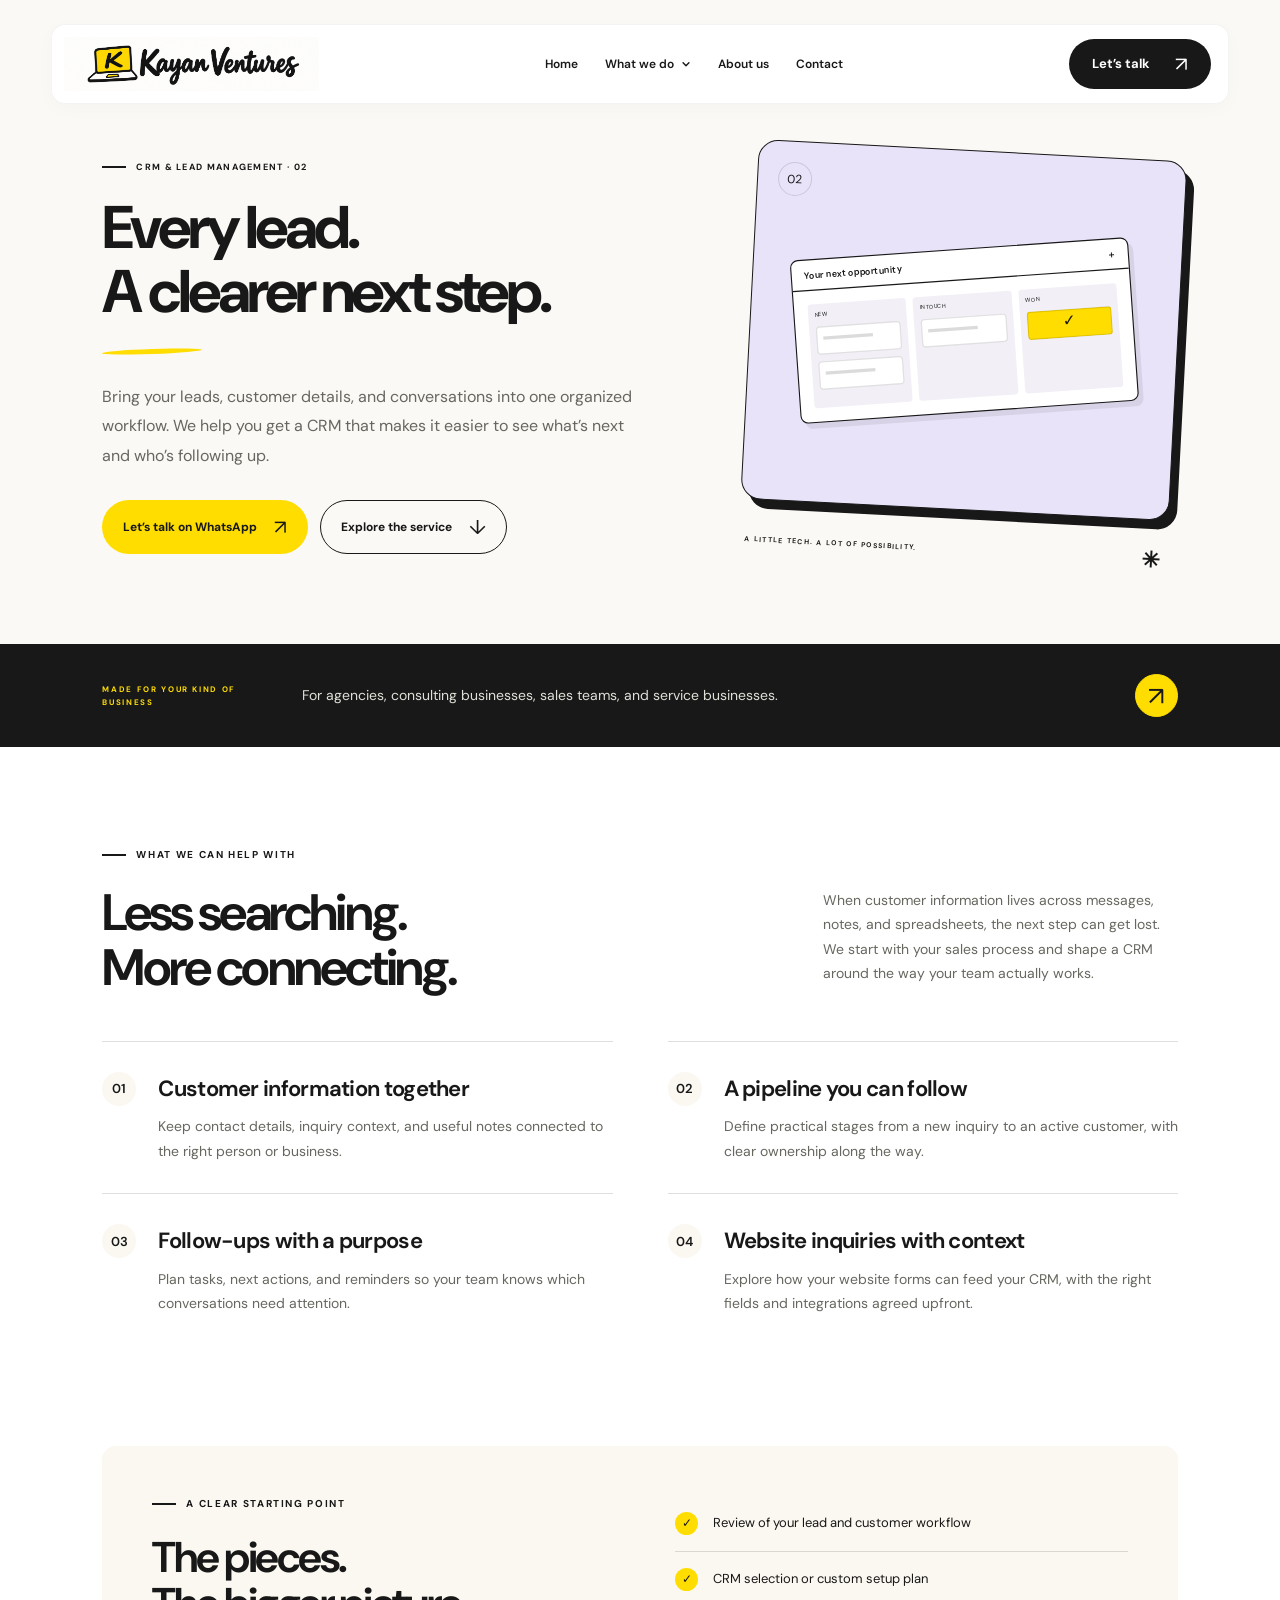
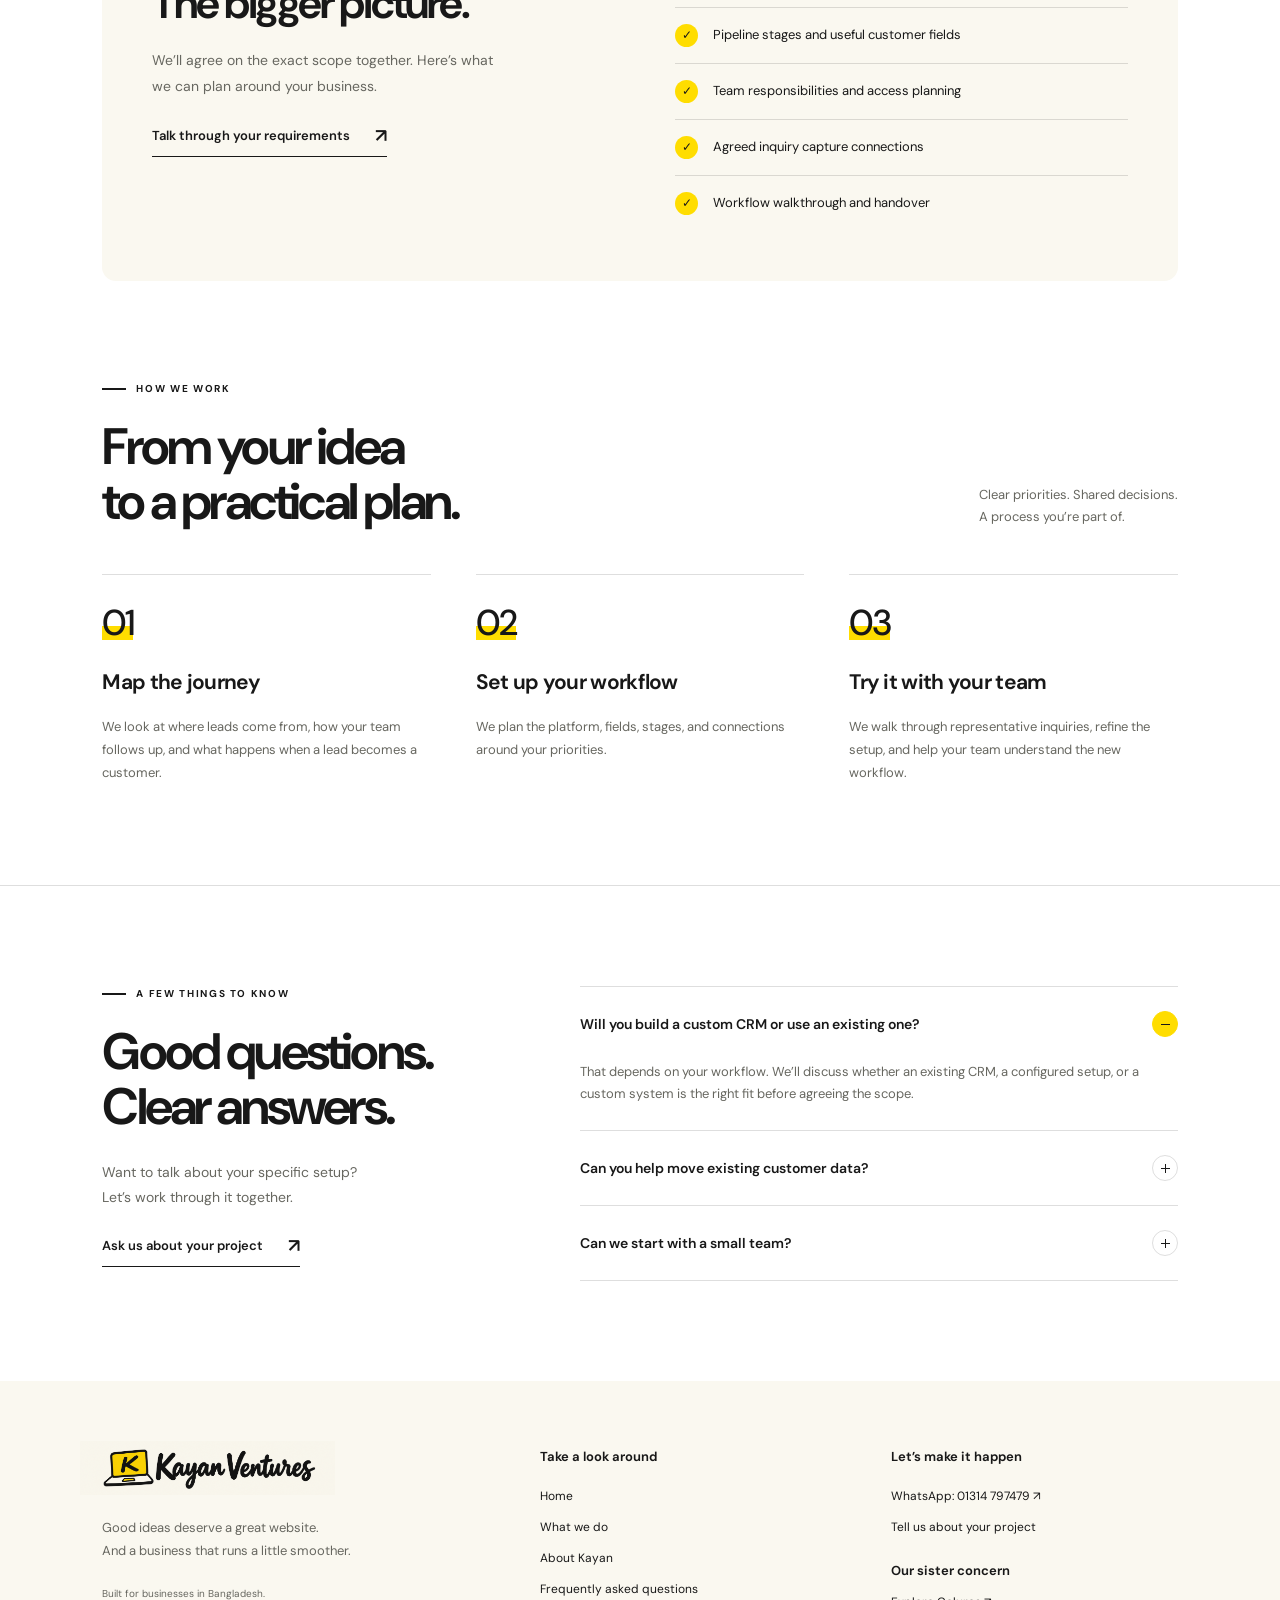
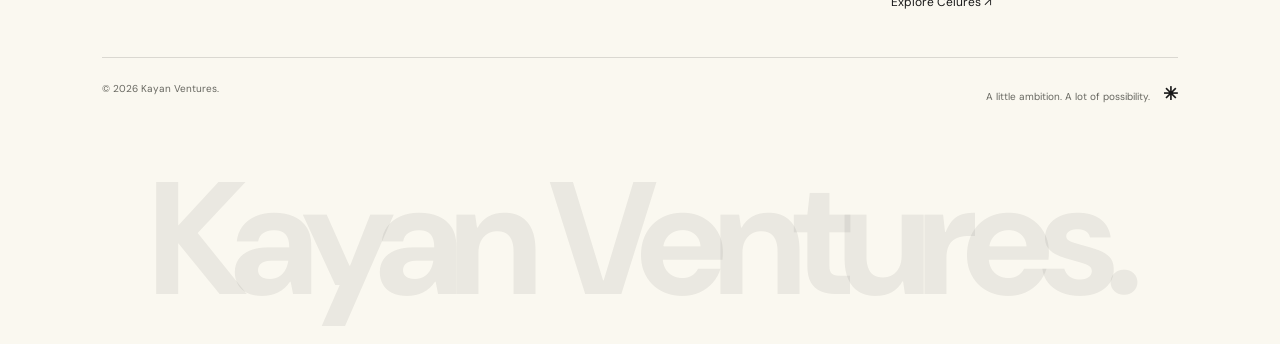
==== commit c4c1b6b6: "Replace Meta Ads Management with Meta Ads Consulting and trim service pages Add a Meta Ads Consultin" ====
--- a/crm-lead-management.html
+++ b/crm-lead-management.html
@@ -13,19 +13,20 @@
 <header class="nav" id="site-header">
 <a class="brand" href="index.html#home" aria-label="Kayan Ventures home"><img src="assets/brand/kayan-logo.png" alt="Kayan Ventures" width="1983" height="793"></a>
 <button class="menu-toggle" aria-expanded="false" aria-controls="main-nav" aria-label="Open navigation"><span></span><span></span></button>
-<nav id="main-nav" aria-label="Main navigation"><a href="index.html#home">Home</a><div class="services-nav"><button id="services-toggle" aria-expanded="false" aria-controls="services-menu">What we do <span aria-hidden="true">⌄</span></button><div class="services-menu" id="services-menu" hidden><p class="eyebrow">BUILT AROUND YOUR BUSINESS</p><a href="custom-websites.html">Custom websites <span aria-hidden="true">↗</span></a><a href="crm-lead-management.html" aria-current="page">CRM & lead management <span aria-hidden="true">↗</span></a><a href="ecommerce-websites.html">Ecommerce websites <span aria-hidden="true">↗</span></a><a href="landing-pages.html">Landing pages <span aria-hidden="true">↗</span></a><a href="order-inventory-management.html">Order & inventory management <span aria-hidden="true">↗</span></a><a href="meta-ads-management.html">Meta Ads Management <span aria-hidden="true">↗</span></a></div></div><a href="index.html#about">About us</a><a href="#contact">Contact</a></nav>
+<nav id="main-nav" aria-label="Main navigation"><a href="index.html#home">Home</a><div class="services-nav"><button id="services-toggle" aria-expanded="false" aria-controls="services-menu">What we do <svg class="nav-chevron" viewBox="0 0 12 12" width="10" height="10" aria-hidden="true" focusable="false"><path d="M2.5 4.5 6 8l3.5-3.5" fill="none" stroke="currentColor" stroke-width="1.7" stroke-linecap="round" stroke-linejoin="round"/></svg></button><div class="services-menu" id="services-menu" hidden><p class="eyebrow">BUILT AROUND YOUR BUSINESS</p><a href="custom-websites.html">Custom websites <span aria-hidden="true">↗</span></a><a href="crm-lead-management.html" aria-current="page">CRM & lead management <span aria-hidden="true">↗</span></a><a href="ecommerce-websites.html">Ecommerce websites <span aria-hidden="true">↗</span></a><a href="landing-pages.html">Landing pages <span aria-hidden="true">↗</span></a><a href="order-inventory-management.html">Order & inventory management <span aria-hidden="true">↗</span></a><a href="meta-ads-consulting.html">Meta Ads Consulting <span aria-hidden="true">↗</span></a></div></div><a href="index.html#about">About us</a><a href="index.html#contact">Contact</a></nav>
 <a class="btn dark nav-call" href="https://wa.me/8801314797479" target="_blank" rel="noopener noreferrer">Let’s talk <span aria-hidden="true">↗</span></a>
 </header>
 <main id="main">
   <section class="service-hero" aria-labelledby="service-title">
     <div class="service-hero-grid"><div class="service-hero-copy"><p class="eyebrow"><span class="tiny-line"></span>CRM &amp; LEAD MANAGEMENT · 02</p><h1 id="service-title">Every lead.<br>A clearer next step.</h1><p class="service-lead">Bring your leads, customer details, and conversations into one organized workflow. We help you get a CRM that makes it easier to see what’s next and who’s following up.</p><div class="hero-buttons"><a class="btn gold" href="https://wa.me/8801314797479?text=Hi%20Kayan%20Ventures!%20I%E2%80%99d%20like%20to%20discuss%20crm%20%26%20lead%20management." target="_blank" rel="noopener noreferrer">Let’s talk on WhatsApp <span aria-hidden="true">↗</span></a><a class="btn outline" href="#scope">Explore the service <span aria-hidden="true">↓</span></a></div></div><div class="service-hero-art"><div role="img" aria-label="Illustrative crm &amp; lead management concept"><div class="service-image lavender"><span class="service-number">02</span><div class="service-drawing crm-drawing"><div class="drawing-bar">Your next opportunity <span>＋</span></div><div class="kanban"><div><small>NEW</small><i></i><i></i></div><div><small>IN TOUCH</small><i></i></div><div><small>WON</small><i class="won">✓</i></div></div></div></div></div><span class="service-art-caption">A LITTLE TECH. A LOT OF POSSIBILITY. <span>✳</span></span></div></div>
   </section>
-  <section class="service-fit"><p class="eyebrow">MADE FOR YOUR KIND OF BUSINESS</p><p>For agencies, consulting businesses, sales teams, and service businesses.</p><a class="round-link" href="#contact" aria-label="Discuss crm &amp; lead management">↗</a></section>
+  <section class="service-fit"><p class="eyebrow">MADE FOR YOUR KIND OF BUSINESS</p><p>For agencies, consulting businesses, sales teams, and service businesses.</p><a class="round-link" href="https://wa.me/8801314797479?text=Hi%20Kayan%20Ventures!%20I%E2%80%99d%20like%20to%20discuss%20crm%20%26%20lead%20management." target="_blank" rel="noopener noreferrer" aria-label="Discuss crm &amp; lead management">↗</a></section>
+
   <section class="section service-scope" id="scope" aria-labelledby="scope-title"><div class="section-heading"><div><p class="eyebrow"><span class="tiny-line"></span> WHAT WE CAN HELP WITH</p><h2 id="scope-title">Less searching.<br>More connecting.</h2></div><div class="section-intro"><p>When customer information lives across messages, notes, and spreadsheets, the next step can get lost. We start with your sales process and shape a CRM around the way your team actually works.</p></div></div><div class="service-feature-grid"><article><span class="feature-number">01</span><div><h3>Customer information together</h3><p>Keep contact details, inquiry context, and useful notes connected to the right person or business.</p></div></article>
 <article><span class="feature-number">02</span><div><h3>A pipeline you can follow</h3><p>Define practical stages from a new inquiry to an active customer, with clear ownership along the way.</p></div></article>
 <article><span class="feature-number">03</span><div><h3>Follow-ups with a purpose</h3><p>Plan tasks, next actions, and reminders so your team knows which conversations need attention.</p></div></article>
 <article><span class="feature-number">04</span><div><h3>Website inquiries with context</h3><p>Explore how your website forms can feed your CRM, with the right fields and integrations agreed upfront.</p></div></article></div></section>
-  <section class="service-deliverables" aria-labelledby="deliverables-title"><div><p class="eyebrow"><span class="tiny-line"></span> A CLEAR STARTING POINT</p><h2 id="deliverables-title">The pieces.<br>The bigger picture.</h2><p>We’ll agree on the exact scope together. Here’s what we can plan around your business.</p><a class="text-link" href="#contact">Talk through your requirements <span aria-hidden="true">↗</span></a></div><ul><li><span aria-hidden="true">✓</span>Review of your lead and customer workflow</li>
+  <section class="service-deliverables" aria-labelledby="deliverables-title"><div><p class="eyebrow"><span class="tiny-line"></span> A CLEAR STARTING POINT</p><h2 id="deliverables-title">The pieces.<br>The bigger picture.</h2><p>We’ll agree on the exact scope together. Here’s what we can plan around your business.</p><a class="text-link" href="https://wa.me/8801314797479?text=Hi%20Kayan%20Ventures!%20I%E2%80%99d%20like%20to%20discuss%20crm%20%26%20lead%20management." target="_blank" rel="noopener noreferrer">Talk through your requirements <span aria-hidden="true">↗</span></a></div><ul><li><span aria-hidden="true">✓</span>Review of your lead and customer workflow</li>
 <li><span aria-hidden="true">✓</span>CRM selection or custom setup plan</li>
 <li><span aria-hidden="true">✓</span>Pipeline stages and useful customer fields</li>
 <li><span aria-hidden="true">✓</span>Team responsibilities and access planning</li>
@@ -34,16 +35,10 @@
   <section class="section process" aria-labelledby="process-title"><div class="section-heading"><div><p class="eyebrow"><span class="tiny-line"></span> HOW WE WORK</p><h2 id="process-title">From your idea<br>to a practical plan.</h2></div><p>Clear priorities. Shared decisions.<br>A process you’re part of.</p></div><div class="process-grid"><article><span class="step-number">01</span><h3>Map the journey</h3><p>We look at where leads come from, how your team follows up, and what happens when a lead becomes a customer.</p></article>
 <article><span class="step-number">02</span><h3>Set up your workflow</h3><p>We plan the platform, fields, stages, and connections around your priorities.</p></article>
 <article><span class="step-number">03</span><h3>Try it with your team</h3><p>We walk through representative inquiries, refine the setup, and help your team understand the new workflow.</p></article></div></section>
-  <section class="section faq" aria-labelledby="faq-title"><div><p class="eyebrow"><span class="tiny-line"></span> A FEW THINGS TO KNOW</p><h2 id="faq-title">Good questions.<br>Clear answers.</h2><p>Want to talk about your specific setup?<br>Let’s work through it together.</p><a class="text-link" href="#contact">Ask us about your project <span aria-hidden="true">↗</span></a></div><div class="faq-list"><details open><summary>Will you build a custom CRM or use an existing one?<span aria-hidden="true"></span></summary><p>That depends on your workflow. We’ll discuss whether an existing CRM, a configured setup, or a custom system is the right fit before agreeing the scope.</p></details>
+  <section class="section faq" aria-labelledby="faq-title"><div><p class="eyebrow"><span class="tiny-line"></span> A FEW THINGS TO KNOW</p><h2 id="faq-title">Good questions.<br>Clear answers.</h2><p>Want to talk about your specific setup?<br>Let’s work through it together.</p><a class="text-link" href="https://wa.me/8801314797479?text=Hi%20Kayan%20Ventures!%20I%E2%80%99d%20like%20to%20discuss%20crm%20%26%20lead%20management." target="_blank" rel="noopener noreferrer">Ask us about your project <span aria-hidden="true">↗</span></a></div><div class="faq-list"><details open><summary>Will you build a custom CRM or use an existing one?<span aria-hidden="true"></span></summary><p>That depends on your workflow. We’ll discuss whether an existing CRM, a configured setup, or a custom system is the right fit before agreeing the scope.</p></details>
 <details><summary>Can you help move existing customer data?<span aria-hidden="true"></span></summary><p>We can review your current spreadsheets or systems and agree a migration plan. The approach depends on the data format, quality, and access available.</p></details>
 <details><summary>Can we start with a small team?<span aria-hidden="true"></span></summary><p>Yes. We can focus first on the stages and information your team needs today, then discuss additional workflows later.</p></details></div></section>
-  <section class="contact-section" id="contact" aria-labelledby="contact-title"><div class="contact-copy"><p class="eyebrow"><span class="tiny-line"></span> LET’S MAKE SOMETHING OF IT</p><h2 id="contact-title">Got a project<br>in mind<span>?</span></h2><p>A new website. A better workflow. A big idea.<br>Tell us what you’re thinking.</p><a class="btn gold" href="https://wa.me/8801314797479" target="_blank" rel="noopener noreferrer">Message on WhatsApp <span aria-hidden="true">↗</span></a><a class="contact-phone" href="https://wa.me/8801314797479" target="_blank" rel="noopener noreferrer">01314 797479 <span aria-hidden="true">↗</span></a><span class="contact-location">FOR BUSINESSES ACROSS BANGLADESH</span></div>
-<form class="contact-form" id="contact-form"><h3>Let’s talk crm & lead management.</h3><div class="form-row"><label>Your name <span>*</span><input name="name" autocomplete="name" placeholder="Your name" maxlength="100" required></label><label>Business name<input name="business" autocomplete="organization" placeholder="Your business" maxlength="150"></label></div><label>Phone or email <span>*</span><input name="contact" placeholder="How can we reach you?" maxlength="150" required></label><label>What can we help with? <span>*</span><select name="service" id="service-select" required><option value="">Choose a service</option><option>Custom website</option><option selected>CRM & lead management</option><option>Ecommerce website</option><option>Landing page</option><option>Order & inventory management</option><option>Meta Ads Management</option><option>A few things / let’s discuss</option></select></label><label>A little about your project <span>*</span><textarea name="message" placeholder="What would you like to build or improve?" rows="3" maxlength="2000" required></textarea></label><button class="btn gold" type="submit">Prepare WhatsApp message <span aria-hidden="true">↗</span></button><p class="form-note">We’ll prepare your details for WhatsApp. You review and send the message there. This form doesn’t submit or store your information.</p><div id="form-result" class="form-result" role="status" hidden><p>Your message is ready. Open WhatsApp to review and send it.</p><a id="message-link" class="btn gold" target="_blank" rel="noopener noreferrer">Continue to WhatsApp <span aria-hidden="true">↗</span></a></div></form>
-<noscript><style>.contact-form{display:none}</style><p>JavaScript is needed to prepare a message with this form. You can <a href="https://wa.me/8801314797479">contact us directly on WhatsApp</a>.</p></noscript>
-</section>
-  <section class="section related-services" aria-labelledby="related-title"><div class="section-heading"><div><p class="eyebrow"><span class="tiny-line"></span> BETTER TOGETHER</p><h2 id="related-title">What comes next?</h2></div><a class="text-link" href="index.html#services">See all six services <span aria-hidden="true">↗</span></a></div><div class="related-grid"><a class="related-card" href="custom-websites.html"><span class="eyebrow">01 / KEEP IT CONNECTED</span><h3>Custom websites</h3><p>Custom websites for agencies, consultants, and local businesses in Bangladesh. A clear story, thoughtful design, and an easy way to get in touch.</p><span class="related-action">Explore this service <b aria-hidden="true">↗</b></span></a>
-<a class="related-card" href="meta-ads-management.html"><span class="eyebrow">06 / KEEP IT CONNECTED</span><h3>Meta Ads Management</h3><p>Meta Ads Management for businesses in Bangladesh. Facebook and Instagram campaign planning, creative direction, monitoring, and ongoing refinement.</p><span class="related-action">Explore this service <b aria-hidden="true">↗</b></span></a></div></section>
 </main>
-<footer><div class="footer-grid"><div><a class="brand" href="index.html#home" aria-label="Kayan Ventures home"><img src="assets/brand/kayan-logo.png" alt="Kayan Ventures" width="1983" height="793" loading="lazy"></a><p>Good ideas deserve a great website.<br>And a business that runs a little smoother.</p><p class="footer-location">Built for businesses in Bangladesh.</p></div><div><h3>Take a look around</h3><a href="index.html#home">Home</a><a href="index.html#services">What we do</a><a href="index.html#about">About Kayan</a><a href="index.html#faq">Frequently asked questions</a></div><div><h3>Let’s make it happen</h3><a href="https://wa.me/8801314797479" target="_blank" rel="noopener noreferrer">WhatsApp: 01314 797479 ↗</a><a href="#contact">Tell us about your project</a><h3 class="concern-label">Our sister concern</h3><a href="https://celures.com" target="_blank" rel="noopener noreferrer">Explore Celures ↗</a></div></div><div class="footer-base"><span>© <span id="year">2026</span> Kayan Ventures.</span><span>A little ambition. A lot of possibility. <b>✳</b></span></div><div class="footer-wordmark" aria-hidden="true">Kayan Ventures.</div></footer>
+<footer><div class="footer-grid"><div><a class="brand" href="index.html#home" aria-label="Kayan Ventures home"><img src="assets/brand/kayan-logo.png" alt="Kayan Ventures" width="1983" height="793" loading="lazy"></a><p>Good ideas deserve a great website.<br>And a business that runs a little smoother.</p><p class="footer-location">Built for businesses in Bangladesh.</p></div><div><h3>Take a look around</h3><a href="index.html#home">Home</a><a href="index.html#services">What we do</a><a href="index.html#about">About Kayan</a><a href="index.html#faq">Frequently asked questions</a></div><div><h3>Let’s make it happen</h3><a href="https://wa.me/8801314797479" target="_blank" rel="noopener noreferrer">WhatsApp: 01314 797479 ↗</a><a href="index.html#contact">Tell us about your project</a><h3 class="concern-label">Our sister concern</h3><a href="https://celures.com" target="_blank" rel="noopener noreferrer">Explore Celures ↗</a></div></div><div class="footer-base"><span>© <span id="year">2026</span> Kayan Ventures.</span><span>A little ambition. A lot of possibility. <b>✳</b></span></div><div class="footer-wordmark" aria-hidden="true">Kayan Ventures.</div></footer>
 </body>
 </html>
--- a/style.css
+++ b/style.css
@@ -1,5 +1,5 @@
 :root{--ink:#181818;--gold:#ffdd00;--paper:#fff;--cream:#faf8f0;--muted:#676760;--line:#18181824}*{box-sizing:border-box}html{scroll-behavior:smooth;scroll-padding-top:35px}body{margin:0;background:var(--paper);color:var(--ink);font-family:'DM Sans',Arial,sans-serif;font-size:16px;-webkit-font-smoothing:antialiased}a{color:inherit;text-decoration:none}button,input,select,textarea{font:inherit}button,a{-webkit-tap-highlight-color:transparent}button{cursor:pointer}button:focus-visible,a:focus-visible,input:focus-visible,select:focus-visible,textarea:focus-visible,summary:focus-visible{outline:3px solid #826d00;outline-offset:5px}img{max-width:100%;display:block}[hidden]{display:none!important}h1,h2,h3,p{margin-top:0}h1,h2,h3{letter-spacing:-.055em}h2{font-size:clamp(36px,4vw,58px);font-weight:650;line-height:1.08;margin-bottom:0}h3{font-size:23px;font-weight:650;line-height:1.25}p{line-height:1.75}.eyebrow{display:flex;align-items:center;gap:10px;font-size:10px;font-weight:700;letter-spacing:1.65px;line-height:1.6;margin-bottom:22px}.tiny-line{width:24px;height:2px;background:currentColor;display:inline-block;flex-shrink:0}.btn{display:inline-flex;align-items:center;justify-content:center;gap:25px;padding:17px 24px;border:1px solid transparent;border-radius:100px;font-size:13px;font-weight:700;line-height:1.4;transition:transform .2s,background .2s}.btn span{font-size:20px;font-weight:400;line-height:1}.btn:hover{transform:translateY(-3px)}.btn.dark{background:var(--ink);color:#fff}.btn.dark:hover{background:#343434}.btn.gold{background:var(--gold);color:var(--ink)}.btn.gold:hover{background:#ffe742}.btn.outline{border-color:var(--ink);background:transparent}.text-link{display:inline-flex;justify-content:space-between;align-items:center;gap:25px;font-size:13px;font-weight:600;border-bottom:1px solid currentColor;padding-bottom:8px;margin-top:10px}.text-link:hover{border-color:#b29a00}.text-link span{font-size:19px}.section{padding:100px 8%;max-width:1700px;margin:auto}.section-heading{display:flex;align-items:flex-end;justify-content:space-between;gap:50px;margin-bottom:45px}.section-intro{max-width:355px}.section-intro p{color:var(--muted);font-size:14px;margin-bottom:10px}.skip-link{position:fixed;top:-100px;left:15px;background:var(--ink);color:#fff;padding:15px;z-index:100}.skip-link:focus{top:15px}.handwritten{font-family:'Segoe Print','Comic Sans MS',cursive;font-style:italic;font-weight:700}.brand{display:block;width:255px;height:54px;overflow:hidden;flex-shrink:0}.brand img{width:100%;height:100%;object-fit:cover;mix-blend-mode:multiply}
-.nav{position:absolute;z-index:20;left:4%;top:24px;width:92%;display:flex;align-items:center;justify-content:space-between;gap:20px;background:#fff;border:1px solid #1818180c;border-radius:14px;padding:12px 17px 12px 12px;box-shadow:0 5px 20px #18181806}.nav nav{display:flex;align-items:center;gap:27px}.nav nav>a,.nav nav button{font-size:12px;font-weight:600}.nav nav>a:hover{text-decoration:underline;text-underline-offset:6px}.nav-call{padding:14px 22px}.services-nav{position:relative}.services-nav>button{background:none;border:0;padding:17px 0;color:var(--ink);display:flex;align-items:center;gap:7px}.services-menu{position:absolute;top:100%;left:-40px;background:white;border:1px solid var(--line);border-radius:12px;padding:22px;width:320px;box-shadow:0 15px 40px #18181818}.services-menu .eyebrow{font-size:8px;margin:0 0 12px}.services-menu a{display:flex;justify-content:space-between;font-size:13px;padding:12px 0;border-bottom:1px solid var(--line)}.services-menu a:last-child{border:0}.services-menu a:hover{color:#726100}.menu-toggle{display:none}
+.nav{position:absolute;z-index:20;left:4%;top:24px;width:92%;display:flex;align-items:center;justify-content:space-between;gap:20px;background:#fff;border:1px solid #1818180c;border-radius:14px;padding:12px 17px 12px 12px;box-shadow:0 5px 20px #18181806}.nav nav{display:flex;align-items:center;gap:27px}.nav nav>a,.nav nav button{font-size:12px;font-weight:600}.nav nav>a:hover{text-decoration:underline;text-underline-offset:6px}.nav-call{padding:14px 22px}.services-nav{position:relative}.services-nav>button{background:none;border:0;padding:17px 0;color:var(--ink);display:flex;align-items:center;gap:7px}.nav-chevron{flex:none;transition:transform .2s ease}.services-nav>button[aria-expanded="true"] .nav-chevron{transform:rotate(180deg)}.services-menu{position:absolute;top:100%;left:-40px;background:white;border:1px solid var(--line);border-radius:12px;padding:22px;width:320px;box-shadow:0 15px 40px #18181818}.services-menu .eyebrow{font-size:8px;margin:0 0 12px}.services-menu a{display:flex;justify-content:space-between;font-size:13px;padding:12px 0;border-bottom:1px solid var(--line)}.services-menu a:last-child{border:0}.services-menu a:hover{color:#726100}.menu-toggle{display:none}
 .hero{min-height:830px;padding:190px 8% 170px;background:var(--gold);position:relative;overflow:hidden;display:flex;align-items:center}.hero-copy{position:relative;width:56%;z-index:2}.hero h1{font-size:clamp(54px,5.5vw,82px);font-weight:750;line-height:1.04;letter-spacing:-.065em;margin:0 0 28px}.hero h1 em{font-style:normal;position:relative}.hero h1 em:after{content:'';height:4px;position:absolute;left:2px;right:5px;bottom:-6px;background:var(--ink);border-radius:50%;transform:rotate(-1deg)}.hero-sub{font-size:17px;line-height:1.7;margin:30px 0}.hero-buttons{display:flex;gap:12px;flex-wrap:wrap}.hero-bottom{position:absolute;bottom:34px;left:8%;right:8%;display:flex;align-items:center;gap:65px;border-top:1px solid #18181833;padding-top:25px;z-index:3}.hero-location{display:flex;gap:12px;align-items:center;font-size:9px;line-height:1.8;letter-spacing:1px}.location-dot{height:9px;width:9px;border-radius:50%;background:var(--ink);box-shadow:0 0 0 5px #18181810}.hero-location b{font-weight:700}.hero-stat{display:flex;align-items:center;gap:15px}.hero-stat strong{font-size:37px;font-weight:650;letter-spacing:-2px}.hero-stat>span{font-size:11px;line-height:1.6}.hero-explore{display:flex;gap:25px;align-items:center;margin-left:auto;font-size:12px}.hero-explore>span{height:39px;width:39px;border:1px solid #18181840;border-radius:50%;display:grid;place-items:center;font-size:20px}.intro-strip{padding:35px 8%;display:flex;align-items:center;gap:70px;border-bottom:1px solid var(--line);background:var(--cream)}.intro-strip>p:first-child{font-size:21px;line-height:1.4;letter-spacing:-.6px;min-width:290px;margin:0}.intro-strip>p:first-child strong{font-weight:650}.intro-strip>p:nth-child(2){color:var(--muted);font-size:13px;max-width:530px;margin:0}.round-link{display:grid;place-items:center;width:49px;height:49px;border:1px solid var(--line);border-radius:50%;font-size:26px;margin-left:auto;flex-shrink:0}.round-link:hover{background:var(--gold)}
 .service-grid{display:grid;grid-template-columns:repeat(3,minmax(0,1fr));gap:28px 24px}.service-card{border:1px solid var(--line);border-radius:12px;overflow:hidden;transition:transform .25s}.service-card:hover{transform:translateY(-5px)}.service-image{height:215px;position:relative;display:grid;place-items:center;overflow:hidden}.service-number{position:absolute;top:15px;left:15px;width:27px;height:27px;display:grid;place-items:center;border:1px solid #18181824;border-radius:50%;font-size:10px;z-index:1}.yellow{background:#fff1a0}.lavender{background:#e9e3fa}.peach{background:#f7dfca}.mint{background:#e1eddb}.blue{background:#dfeaf1}.pink{background:#f5e0e6}.service-copy{padding:25px 24px 22px}.service-copy h3{font-size:22px;letter-spacing:-.8px;margin-bottom:14px}.service-copy p{font-size:13px;color:var(--muted);line-height:1.8;min-height:92px;margin:0 0 22px}.learn{display:flex;justify-content:space-between;align-items:center;gap:12px;border-top:1px solid var(--line);padding-top:16px;font-size:11px;font-weight:650}.learn b{font-size:20px;font-weight:400}.project-banner{position:relative;isolation:isolate;margin:0 8%;background:var(--ink);border-radius:14px;padding:48px 50px;display:flex;align-items:center;justify-content:space-between;gap:30px;color:white;overflow:hidden}.project-banner .eyebrow{color:#c9c9c2;font-size:9px;margin-bottom:16px}.project-banner h2{font-size:46px;letter-spacing:-2px}.project-banner em{color:var(--gold);font-style:normal}.project-banner .btn{position:relative;z-index:1}.banner-outline{position:absolute;right:23%;top:10px;font-size:250px;line-height:1.2;color:#ffffff09;z-index:-1}
 .about-section{padding:90px 8%;display:grid;grid-template-columns:1fr 1fr;gap:85px;background:var(--cream);align-items:center}.about-photo{position:relative;min-height:540px;background:var(--gold);border-radius:12px}.image-note{position:absolute;top:24px;left:24px;font-size:8px;letter-spacing:1.4px;font-weight:700}.experience-card{position:absolute;right:-25px;bottom:38px;padding:25px 28px;background:white;border:1.5px solid var(--ink);border-radius:12px;transform:rotate(-4deg)}.experience-card strong{font-size:24px;letter-spacing:-1px}.experience-card p{font-size:12px;margin:8px 0 0}.about-copy h2{font-size:clamp(35px,3.7vw,53px);margin:0 0 26px}.about-copy>p:not(.eyebrow){font-size:14px;color:var(--muted)}.about-copy>.about-lead{font-size:18px!important;color:var(--ink)!important;font-weight:650;margin-bottom:10px}.about-signoff{display:flex;align-items:center;gap:22px;margin:25px 0 30px}.about-signoff .handwritten{font-size:22px;letter-spacing:-1px}.about-signoff>span:last-child{padding-left:20px;border-left:1px solid var(--line);font-size:10px;color:var(--muted);line-height:1.7}.process .section-heading>p{font-size:13px;color:var(--muted);margin:0}.process-grid{display:grid;grid-template-columns:repeat(3,1fr);gap:45px}.process-grid article{border-top:1px solid var(--line);padding-top:24px}.step-number{display:inline-block;font-size:36px;font-weight:500;letter-spacing:-2px;margin-bottom:23px;background:linear-gradient(transparent 57%,var(--gold) 57%,var(--gold) 87%,transparent 87%)}.process-grid h3{font-size:21px;letter-spacing:-.7px}.process-grid p{font-size:13px;color:var(--muted);margin:0}.faq{border-top:1px solid var(--line);display:grid;grid-template-columns:.8fr 1.2fr;gap:80px}.faq h2{margin-bottom:26px}.faq>div>p:not(.eyebrow){font-size:14px;color:var(--muted)}.faq details{border-bottom:1px solid var(--line)}.faq details:first-child{border-top:1px solid var(--line)}.faq summary{display:flex;justify-content:space-between;gap:24px;align-items:center;padding:24px 0;font-weight:600;font-size:14px;list-style:none;cursor:pointer}.faq summary::-webkit-details-marker{display:none}.faq summary>span{flex-shrink:0;display:block;width:26px;height:26px;border:1px solid var(--line);border-radius:50%;position:relative}.faq summary>span:before,.faq summary>span:after{content:'';width:9px;height:1px;background:var(--ink);position:absolute;left:8px;top:12px}.faq summary>span:after{transform:rotate(90deg)}.faq details[open] summary>span{background:var(--gold);border-color:var(--gold)}.faq details[open] summary>span:after{transform:rotate(0)}.faq details>p{font-size:13px;color:var(--muted);margin:0;padding:0 35px 24px 0}
--- a/homepage.css
+++ b/homepage.css
@@ -4,7 +4,6 @@
 .ads-creative>span:first-child{display:block;font-size:5px;letter-spacing:.6px;margin-bottom:9px}
 .ads-creative>b{display:block;font-size:23px;letter-spacing:-1px;line-height:1.04;position:relative;z-index:1}
 .ads-creative>i{display:inline-block;font-style:normal;font-size:7px;padding:6px 9px;border-radius:20px;background:var(--gold);margin-top:10px}
-.ads-spark{position:absolute;right:5px;bottom:12px;font-size:65px;line-height:1;color:#181818;transform:rotate(10deg)}
 .ads-stages{display:flex;justify-content:space-around;font-size:7px;padding:0 10px 10px}
 .ads-stages>span:before{content:'✓';margin-right:4px}
 .service-copy{display:flex;flex-direction:column;flex:1}
@@ -18,19 +17,18 @@
 .hero .orbit-one{background:#eeebf4;border-color:#1818180d}
 .hero .orbit-two{border-color:#18181810}
 .hero .visual-sticker{background:#fff4ad}
-.hero .concept-label{color:var(--muted)}
 .intro-strip{background:var(--ink);color:#fff;border-bottom-color:transparent}
 .intro-strip>p:nth-child(2){color:#c9c9c2}
 .intro-strip .round-link{background:var(--gold);color:var(--ink);border-color:var(--gold)}
 .intro-strip .round-link:hover{background:#ffe742;border-color:#ffe742}
 .intro-strip .round-link:focus-visible{outline-color:var(--gold)}
-.hero-visual{position:absolute;width:44%;max-width:660px;height:490px;right:2%;top:185px}.orbit{position:absolute;border:1px solid #1818181c;border-radius:50%;width:650px;height:650px;left:-30px;top:-90px}.orbit-two{width:500px;height:500px;top:-15px;left:45px}.visual-note{position:absolute;top:-38px;left:35%;font-size:22px;transform:rotate(-9deg)}.doodle-arrow{position:absolute;top:-12px;right:13%;font-size:62px;transform:rotate(-15deg)}.browser-mock{position:absolute;top:70px;left:0;width:97%;background:#fff;border:2px solid var(--ink);border-radius:12px;overflow:hidden;transform:rotate(-6deg);box-shadow:10px 13px 0 #181818}.browser-bar{height:34px;display:flex;align-items:center;justify-content:space-between;padding:0 13px;border-bottom:1.5px solid var(--ink);font-size:8px;background:#faf8f0}.browser-dots{font-size:8px;letter-spacing:3px}.mock-page{padding:20px}.mock-nav{display:flex;align-items:center;justify-content:space-between;gap:10px;font-size:7px}.mock-nav>b{font-size:12px;letter-spacing:-.4px}.mini-star{font-size:20px;vertical-align:middle}.mock-nav i{font-style:normal;background:var(--ink);color:#fff;border-radius:20px;padding:7px}.mock-content{position:relative;margin-top:20px;background:#f2f0e8;padding:24px 20px 25px;min-height:220px;overflow:hidden}.mock-eyebrow{font-size:5px;letter-spacing:1px;display:block;margin-bottom:14px}.mock-content>strong{font-size:29px;line-height:1.04;letter-spacing:-1.5px;display:block;position:relative;z-index:1}.mock-content>p{font-size:8px;line-height:1.6;margin:13px 0}.mock-button{display:inline-block;border-radius:30px;padding:8px 11px;background:var(--gold);font-size:7px;font-weight:700;position:relative;z-index:1}.mock-art{position:absolute;right:-10px;top:40px;width:145px;height:170px}.art-window{position:absolute;top:0;right:5px;width:105px;height:140px;border:1.5px solid var(--ink);border-radius:70px 70px 0 0;background:#e2ddf1;transform:rotate(15deg)}.art-disc{position:absolute;left:2px;top:8px;font-size:128px;line-height:1.1;transform:rotate(-10deg)}.art-pill{position:absolute;bottom:5px;left:-18px;border:1.5px solid var(--ink);background:var(--gold);border-radius:40px;padding:13px;font-size:10px;transform:rotate(-13deg)}.mock-footer{display:flex;justify-content:space-between;font-size:7px;padding-top:17px}.lead-card{position:absolute;bottom:15px;left:-35px;background:#fff;border:1.5px solid var(--ink);border-radius:12px;display:flex;align-items:center;gap:14px;padding:18px 20px;box-shadow:5px 6px 0 #181818;transform:rotate(3deg);z-index:2}.lead-icon{width:39px;height:39px;background:#e5ecd8;border-radius:50%;display:grid;place-items:center;font-size:24px}.lead-card small{font-size:6px;letter-spacing:1px;display:block}.lead-card strong{font-size:13px;display:block;margin:5px 0}.lead-card div>span{font-size:8px;color:var(--muted);display:block}.lead-card i{display:inline-block;width:5px;height:5px;background:#5b7b44;border-radius:50%;margin-right:4px}.lead-card>b{font-size:17px;margin-left:10px}.visual-sticker{position:absolute;bottom:25px;right:0;border:1.5px solid var(--ink);border-radius:50%;height:115px;width:115px;background:#f2eee3;display:flex;flex-direction:column;justify-content:center;align-items:center;gap:2px;transform:rotate(14deg);z-index:3}.visual-sticker span{font-size:10px}.visual-sticker strong{font-size:13px;letter-spacing:-.5px}.visual-sticker span:last-child{font-size:24px}.concept-label{position:absolute;left:60px;bottom:-24px;font-size:6px;letter-spacing:1.1px;color:#514800}
+.hero-visual{position:absolute;width:44%;max-width:660px;height:490px;right:2%;top:185px}.orbit{position:absolute;border:1px solid #1818181c;border-radius:50%;width:650px;height:650px;left:-30px;top:-90px}.orbit-two{width:500px;height:500px;top:-15px;left:45px}.visual-note{position:absolute;top:-38px;left:35%;font-size:22px;transform:rotate(-9deg)}.doodle-arrow{position:absolute;top:-12px;right:13%;font-size:62px;transform:rotate(-15deg)}.browser-mock{position:absolute;top:70px;left:0;width:97%;background:#fff;border:2px solid var(--ink);border-radius:12px;overflow:hidden;transform:rotate(-6deg);box-shadow:10px 13px 0 #181818}.browser-bar{height:34px;display:flex;align-items:center;justify-content:space-between;padding:0 13px;border-bottom:1.5px solid var(--ink);font-size:8px;background:#faf8f0}.browser-dots{font-size:8px;letter-spacing:3px}.mock-page{padding:20px}.mock-nav{display:flex;align-items:center;justify-content:space-between;gap:10px;font-size:7px}.mock-nav>b{font-size:12px;letter-spacing:-.4px}.mini-star{font-size:20px;vertical-align:middle}.mock-nav i{font-style:normal;background:var(--ink);color:#fff;border-radius:20px;padding:7px}.mock-content{position:relative;margin-top:20px;background:#f2f0e8;padding:24px 20px 25px;min-height:220px;overflow:hidden}.mock-eyebrow{font-size:5px;letter-spacing:1px;display:block;margin-bottom:14px}.mock-content>strong{font-size:29px;line-height:1.04;letter-spacing:-1.5px;display:block;position:relative;z-index:1}.mock-content>p{font-size:8px;line-height:1.6;margin:13px 0}.mock-button{display:inline-block;border-radius:30px;padding:8px 11px;background:var(--gold);font-size:7px;font-weight:700;position:relative;z-index:1}.mock-art{position:absolute;right:-10px;top:40px;width:145px;height:170px}.art-window{position:absolute;top:0;right:5px;width:105px;height:140px;border:1.5px solid var(--ink);border-radius:70px 70px 0 0;background:#e2ddf1;transform:rotate(15deg)}.art-disc{position:absolute;left:2px;top:8px;font-size:128px;line-height:1.1;transform:rotate(-10deg)}.art-pill{position:absolute;bottom:5px;left:-18px;border:1.5px solid var(--ink);background:var(--gold);border-radius:40px;padding:13px;font-size:10px;transform:rotate(-13deg)}.mock-footer{display:flex;justify-content:space-between;font-size:7px;padding-top:17px}.lead-card{position:absolute;bottom:15px;left:-35px;background:#fff;border:1.5px solid var(--ink);border-radius:12px;display:flex;align-items:center;gap:14px;padding:18px 20px;box-shadow:5px 6px 0 #181818;transform:rotate(3deg);z-index:2}.lead-icon{width:39px;height:39px;background:#e5ecd8;border-radius:50%;display:grid;place-items:center;font-size:24px}.lead-card small{font-size:6px;letter-spacing:1px;display:block}.lead-card strong{font-size:13px;display:block;margin:5px 0}.lead-card div>span{font-size:8px;color:var(--muted);display:block}.lead-card i{display:inline-block;width:5px;height:5px;background:#5b7b44;border-radius:50%;margin-right:4px}.lead-card>b{font-size:17px;margin-left:10px}.visual-sticker{position:absolute;bottom:25px;right:0;border:1.5px solid var(--ink);border-radius:50%;height:115px;width:115px;background:#f2eee3;display:flex;flex-direction:column;justify-content:center;align-items:center;gap:2px;transform:rotate(14deg);z-index:3}.visual-sticker span{font-size:10px}.visual-sticker strong{font-size:13px;letter-spacing:-.5px}.visual-sticker span:last-child{font-size:24px}
 .service-drawing{width:72%;background:#fff;border:1.5px solid var(--ink);border-radius:7px;box-shadow:4px 5px 0 #18181815;transform:rotate(-5deg);overflow:hidden}.drawing-bar{height:27px;border-bottom:1px solid var(--ink);display:flex;justify-content:space-between;align-items:center;padding:0 11px;font-size:8px;font-weight:600}.drawing-body{display:flex;align-items:center;padding:17px;gap:15px;background:#faf8f0}.drawing-body b{font-size:24px;letter-spacing:-1px;line-height:1;display:block}.drawing-body i{display:block;width:60px;height:4px;background:#18181823;margin-top:10px}.drawing-body span{display:block;width:48px;height:13px;background:var(--gold);border:1px solid #181818;margin-top:8px;border-radius:15px}.drawing-star{font-size:78px;line-height:1}.crm-drawing{transform:rotate(5deg)}.kanban{display:grid;grid-template-columns:repeat(3,1fr);gap:6px;padding:12px}.kanban>div{background:#f2f0f6;padding:6px;border-radius:3px;min-height:92px}.kanban small{font-size:5px;display:block;margin-bottom:7px}.kanban i{display:block;height:25px;background:#fff;border:1px solid #18181822;border-radius:3px;margin-bottom:6px}.kanban i:before{content:'';display:block;background:#18181827;width:60%;height:3px;margin:8px 5px}.kanban .won{background:var(--gold);font-style:normal;text-align:center;font-size:14px}.kanban .won:before{display:none}.shop-drawing{transform:rotate(-4deg)}.shop-items{display:flex;gap:7px;padding:12px 10px 8px}.shop-items>div{flex:1}.shop-items span{display:block;height:55px;text-align:center;background:#eee9e0;border-radius:3px;font-size:37px;line-height:1.4}.shop-items>div:nth-child(2) span{background:#e4e8d9}.shop-items>div:nth-child(3) span{background:#f4e0d2}.shop-items i{display:block;width:70%;height:3px;background:#18181840;margin:7px 0}.shop-cart{background:var(--gold);margin:0 10px 10px;padding:6px 8px;display:flex;justify-content:space-between;font-size:7px;border:1px solid var(--ink);border-radius:3px}.landing-drawing{position:relative;padding:20px;background:#faf8f0;transform:rotate(4deg)}.landing-drawing>span{font-size:5px;letter-spacing:.6px;display:block;margin-bottom:12px}.landing-drawing>b{font-size:28px;line-height:.98;letter-spacing:-1px;display:block}.landing-drawing>i{font-style:normal;font-size:7px;padding:7px 10px;background:var(--ink);color:white;border-radius:20px;display:inline-block;margin-top:14px}.cursor{position:absolute;right:25px;bottom:10px;transform:rotate(-25deg);font-size:45px;color:var(--gold);-webkit-text-stroke:1.5px var(--ink)}.order-drawing{transform:rotate(-4deg)}.order-drawing>div:not(.drawing-bar){display:flex;justify-content:space-between;align-items:center;margin:0 12px;padding:11px 0;border-bottom:1px solid #1818181a;font-size:8px}.order-drawing>div:last-child{border:0}.order-drawing b{font-size:6px;font-weight:500;padding:4px 6px;border-radius:20px;background:#e2e8f3}.order-drawing>div:nth-child(3) b{background:#fff1a0}.order-drawing>div:nth-child(4) b{background:#e3edda}.inventory-drawing{transform:rotate(4deg)}.inventory-row{display:flex;align-items:center;gap:9px;margin:0 10px;padding:12px 0;border-bottom:1px solid #18181820}.inventory-row>b{font-size:24px;font-weight:400;line-height:1}.inventory-row>span{font-size:7px;flex:1}.inventory-row i{height:3px;width:36px;background:#18181820;display:block;margin-top:5px}.inventory-row em{font-style:normal;font-size:6px;padding:4px;background:#e7eddf;border-radius:3px}.inventory-row:nth-child(3) em{background:#fff1a0}.inventory-line{height:5px;background:#f4e0e6;width:75%;margin:12px}
 .celures-orbit{position:absolute;width:330px;height:140px;border:1px solid #36352e30;border-radius:50%;transform:rotate(-32deg);top:73px}.celures-url{position:absolute;bottom:22px;left:22px;font-size:10px}.about-laptop{position:absolute;width:75%;left:9%;top:110px;transform:rotate(-9deg)}.laptop-screen{background:#faf8f0;border:7px solid #181818;border-radius:17px 17px 4px 4px;padding:30px 22px 24px;text-align:center}.laptop-screen img{width:57px;height:57px;margin:0 auto 18px}.laptop-screen strong{font-size:34px;font-weight:750;letter-spacing:-1.5px;line-height:1.05;display:block}.laptop-screen>span{display:block;font-size:6px;letter-spacing:1.5px;margin-top:22px}.laptop-base{position:relative;height:18px;background:#181818;margin:0 -20px;border-radius:2px 2px 22px 22px}.laptop-base:before{content:'';position:absolute;top:0;left:42%;width:18%;height:6px;background:#faf8f0;border-radius:0 0 5px 5px}.about-spark{position:absolute;right:25px;top:45px;font-size:80px;transform:rotate(12deg)}
 @media(min-width:1700px){.hero{padding-left:max(8%,calc((100vw - 1430px)/2))}.hero-visual{right:max(2%,calc((100vw - 1570px)/2))}.nav{max-width:1600px;left:50%;transform:translateX(-50%)}.hero-copy{width:760px}.intro-strip,.about-section,footer{padding-left:max(8%,calc((100vw - 1430px)/2));padding-right:max(8%,calc((100vw - 1430px)/2))}.project-banner,.contact-section{max-width:1430px;margin-left:auto;margin-right:auto}}
 @media(max-width:1200px){.nav nav{gap:21px}.brand{width:230px}.nav-call{padding:14px 17px}.hero{padding-left:6%;padding-right:6%;min-height:810px}.hero-copy{width:58%}.hero h1{font-size:64px}.hero .eyebrow{font-size:8px;letter-spacing:1.3px}.hero-visual{right:1%;width:43%;top:190px;transform:scale(.94);transform-origin:center right}.hero-buttons{gap:10px}.hero-buttons .btn{font-size:11px;padding:16px 20px;gap:15px}.mock-art{right:-30px;transform:scale(.8);transform-origin:right center}.mock-content>strong{font-size:25px}.lead-card{left:-14px}.visual-sticker{right:-5px;width:98px;height:98px;bottom:-12px}.intro-strip{gap:35px}.intro-strip>p:first-child{min-width:255px}.section{padding:80px 6%}.project-banner{margin:0 6%}.about-section{padding:80px 6%;gap:65px}.contact-section{margin:0 6% 80px;gap:40px}.service-copy{padding:23px 20px}.service-copy h3{font-size:20px}.about-photo{min-height:500px}.about-signoff{gap:15px}.about-signoff .handwritten{font-size:19px}.contact-copy h2{font-size:58px}.footer-grid{gap:40px}}
 @media(max-width:1080px){.nav nav{display:none}.menu-toggle{display:flex;flex-direction:column;justify-content:center;gap:6px;background:none;border:1px solid var(--line);width:42px;height:42px;padding:11px;border-radius:50%;margin-left:auto}.menu-toggle span{width:100%;height:1px;background:var(--ink)}.menu-open .menu-toggle span:first-child{transform:translateY(3.5px) rotate(45deg)}.menu-open .menu-toggle span:last-child{transform:translateY(-3.5px) rotate(-45deg)}.menu-open nav{display:flex;position:absolute;top:calc(100% - 1px);left:0;width:100%;max-height:calc(100svh - 130px);overflow-y:auto;background:#fff;padding:12px 24px 24px;border-radius:0 0 14px 14px;flex-direction:column;align-items:stretch;gap:0;box-shadow:0 15px 25px #18181818}.nav nav>a,.services-nav>button{width:100%;padding:16px 0;border-bottom:1px solid var(--line);justify-content:space-between}.services-menu{position:static;width:100%;box-shadow:none;border:0;border-radius:0;padding:8px 12px}.services-menu .eyebrow{display:none}.services-menu a{font-size:12px}.hero h1{font-size:58px}.hero-visual{top:205px;right:0;width:44%;transform:scale(.88)}.hero-copy{width:59%}.hero-sub{font-size:16px}.hero-stat{margin-left:auto}.hero-explore{display:none}.section-heading{gap:35px}.section-intro{max-width:310px}.service-grid{gap:18px}.service-image{height:185px}.service-drawing{width:77%}.drawing-body{padding:13px;gap:8px}.drawing-body b{font-size:21px}.drawing-star{font-size:58px}.service-copy h3{min-height:50px}.service-copy p{min-height:115px;font-size:12px}.learn{font-size:10px}.about-section{gap:50px}.about-photo{min-height:480px}.laptop-screen{padding:25px 15px 22px}.laptop-screen strong{font-size:29px}.about-signoff{flex-wrap:wrap}.process-grid{gap:30px}.faq{gap:50px}.contact-copy h2{font-size:50px}.contact-phone{font-size:29px}.contact-section{gap:35px;padding:45px 4%}}
-@media(max-width:760px){.nav{top:18px;padding:9px 14px 9px 3px;gap:8px;left:5%;width:90%}.brand{width:228px;height:52px}.nav-call{display:none}.hero{padding:155px 6% 135px;display:block;min-height:0}.hero-copy{width:100%;max-width:570px}.hero .eyebrow{font-size:8px;letter-spacing:1px;gap:8px}.hero .tiny-line{width:18px}.hero h1{font-size:clamp(44px,8.2vw,62px);letter-spacing:-.06em}.hero h1 em:after{height:3px;bottom:-5px}.hero-sub{font-size:16px;line-height:1.65;margin:25px 0}.hero-buttons .btn{font-size:12px;padding:16px 19px}.hero-visual{position:relative;top:auto;right:auto;width:100%;max-width:470px;height:430px;margin:68px auto 15px;transform:none}.visual-note{top:-30px;font-size:18px;left:35%}.doodle-arrow{font-size:50px;right:13%;top:-10px}.browser-mock{width:94%;left:3%;top:55px;box-shadow:6px 8px 0 #181818}.mock-content{min-height:180px;padding:20px 15px;margin-top:15px}.mock-content>strong{font-size:27px}.mock-art{transform:scale(.85);right:-12px;top:20px}.mock-page{padding:15px}.mock-nav{font-size:6px}.mock-nav>b{font-size:11px}.lead-card{left:0;bottom:3px;padding:15px;gap:10px}.lead-card strong{font-size:11px}.lead-card>b{margin-left:0}.lead-card small{font-size:5px}.lead-icon{width:31px;height:31px;font-size:21px}.visual-sticker{width:91px;height:91px;right:0;bottom:-10px}.visual-sticker strong{font-size:11px}.concept-label{bottom:-29px;left:20px;font-size:5px}.orbit-one{width:520px;height:520px;left:-40px;top:-30px}.orbit-two{width:390px;height:390px;left:20px;top:35px}.hero-bottom{left:6%;right:6%;bottom:26px;gap:20px;padding-top:20px}.hero-location{font-size:7px;letter-spacing:.7px}.hero-stat{gap:10px}.hero-stat strong{font-size:29px}.hero-stat>span{font-size:9px}.intro-strip{padding:30px 6%;gap:22px;flex-wrap:wrap}.intro-strip>p:first-child{font-size:20px;min-width:0;flex:1}.intro-strip>p:nth-child(2){order:3;max-width:none}.round-link{height:43px;width:43px}.section{padding:65px 6%}.section-heading{flex-direction:column;align-items:flex-start;gap:24px;margin-bottom:32px}h2{font-size:40px;letter-spacing:-2px}.eyebrow{font-size:9px;letter-spacing:1.4px;margin-bottom:18px}.section-intro{max-width:480px}.section-intro p{font-size:13px}.service-grid{grid-template-columns:repeat(2,minmax(0,1fr));gap:18px 14px}.service-image{height:190px}.service-drawing{width:80%}.service-copy{padding:21px 17px}.service-copy h3{font-size:19px;min-height:48px}.service-copy p{font-size:12px;min-height:110px}.service-number{top:10px;left:10px;width:23px;height:23px;font-size:8px}.drawing-body{padding:14px 10px}.drawing-body b{font-size:21px}.drawing-star{font-size:60px}.project-banner{padding:35px;display:block}.project-banner h2{font-size:42px;margin-bottom:28px}.project-banner>.btn{font-size:12px;padding:16px 20px}.banner-outline{right:-15px;top:-5px}.about-section{grid-template-columns:1fr;padding:65px 6%;gap:50px}.about-photo{min-height:480px;margin-right:15px}.about-laptop{width:68%;left:13%;top:100px}.laptop-screen{padding:30px 20px}.laptop-screen strong{font-size:36px}.experience-card{right:-15px;bottom:27px}.about-copy h2{font-size:42px}.about-signoff .handwritten{font-size:22px}.process-grid{grid-template-columns:1fr;gap:24px}.process-grid article{position:relative;padding:25px 0 0 65px}.step-number{position:absolute;left:0;top:20px;font-size:32px}.process-grid h3{font-size:21px}.process-grid p{font-size:13px}.faq{grid-template-columns:1fr;gap:30px}.faq summary{font-size:13px;padding:22px 0}.contact-section{grid-template-columns:1fr;padding:38px 28px;gap:42px;margin-bottom:65px}.contact-copy h2{font-size:53px}.contact-copy>p:not(.eyebrow){font-size:13px}.contact-phone{font-size:31px;max-width:none}.contact-location{font-size:8px}.contact-form h3{font-size:25px}.contact-form input,.contact-form textarea,.contact-form select{font-size:16px}.contact-form label{font-size:12px}.form-note{font-size:11px}footer{padding:45px 6% 0}.footer-grid{grid-template-columns:1fr 1fr;gap:25px}.footer-grid>div:first-child{grid-column:1/-1}.footer-grid .brand{margin-left:-18px}.footer-grid>div>a:not(.brand){font-size:11px}.footer-grid h3{font-size:12px}.footer-base{font-size:9px;flex-wrap:wrap;gap:12px}.footer-wordmark{font-size:13vw;margin-top:25px}}
+@media(max-width:760px){.nav{top:18px;padding:9px 14px 9px 3px;gap:8px;left:5%;width:90%}.brand{width:228px;height:52px}.nav-call{display:none}.hero{padding:155px 6% 135px;display:block;min-height:0}.hero-copy{width:100%;max-width:570px}.hero .eyebrow{font-size:8px;letter-spacing:1px;gap:8px}.hero .tiny-line{width:18px}.hero h1{font-size:clamp(44px,8.2vw,62px);letter-spacing:-.06em}.hero h1 em:after{height:3px;bottom:-5px}.hero-sub{font-size:16px;line-height:1.65;margin:25px 0}.hero-buttons .btn{font-size:12px;padding:16px 19px}.hero-visual{position:relative;top:auto;right:auto;width:100%;max-width:470px;height:430px;margin:68px auto 15px;transform:none}.visual-note{top:-30px;font-size:18px;left:35%}.doodle-arrow{font-size:50px;right:13%;top:-10px}.browser-mock{width:94%;left:3%;top:55px;box-shadow:6px 8px 0 #181818}.mock-content{min-height:180px;padding:20px 15px;margin-top:15px}.mock-content>strong{font-size:27px}.mock-art{transform:scale(.85);right:-12px;top:20px}.mock-page{padding:15px}.mock-nav{font-size:6px}.mock-nav>b{font-size:11px}.lead-card{left:0;bottom:3px;padding:15px;gap:10px}.lead-card strong{font-size:11px}.lead-card>b{margin-left:0}.lead-card small{font-size:5px}.lead-icon{width:31px;height:31px;font-size:21px}.visual-sticker{width:91px;height:91px;right:0;bottom:-10px}.visual-sticker strong{font-size:11px}.orbit-one{width:520px;height:520px;left:-40px;top:-30px}.orbit-two{width:390px;height:390px;left:20px;top:35px}.hero-bottom{left:6%;right:6%;bottom:26px;gap:20px;padding-top:20px}.hero-location{font-size:7px;letter-spacing:.7px}.hero-stat{gap:10px}.hero-stat strong{font-size:29px}.hero-stat>span{font-size:9px}.intro-strip{padding:30px 6%;gap:22px;flex-wrap:wrap}.intro-strip>p:first-child{font-size:20px;min-width:0;flex:1}.intro-strip>p:nth-child(2){order:3;max-width:none}.round-link{height:43px;width:43px}.section{padding:65px 6%}.section-heading{flex-direction:column;align-items:flex-start;gap:24px;margin-bottom:32px}h2{font-size:40px;letter-spacing:-2px}.eyebrow{font-size:9px;letter-spacing:1.4px;margin-bottom:18px}.section-intro{max-width:480px}.section-intro p{font-size:13px}.service-grid{grid-template-columns:repeat(2,minmax(0,1fr));gap:18px 14px}.service-image{height:190px}.service-drawing{width:80%}.service-copy{padding:21px 17px}.service-copy h3{font-size:19px;min-height:48px}.service-copy p{font-size:12px;min-height:110px}.service-number{top:10px;left:10px;width:23px;height:23px;font-size:8px}.drawing-body{padding:14px 10px}.drawing-body b{font-size:21px}.drawing-star{font-size:60px}.project-banner{padding:35px;display:block}.project-banner h2{font-size:42px;margin-bottom:28px}.project-banner>.btn{font-size:12px;padding:16px 20px}.banner-outline{right:-15px;top:-5px}.about-section{grid-template-columns:1fr;padding:65px 6%;gap:50px}.about-photo{min-height:480px;margin-right:15px}.about-laptop{width:68%;left:13%;top:100px}.laptop-screen{padding:30px 20px}.laptop-screen strong{font-size:36px}.experience-card{right:-15px;bottom:27px}.about-copy h2{font-size:42px}.about-signoff .handwritten{font-size:22px}.process-grid{grid-template-columns:1fr;gap:24px}.process-grid article{position:relative;padding:25px 0 0 65px}.step-number{position:absolute;left:0;top:20px;font-size:32px}.process-grid h3{font-size:21px}.process-grid p{font-size:13px}.faq{grid-template-columns:1fr;gap:30px}.faq summary{font-size:13px;padding:22px 0}.contact-section{grid-template-columns:1fr;padding:38px 28px;gap:42px;margin-bottom:65px}.contact-copy h2{font-size:53px}.contact-copy>p:not(.eyebrow){font-size:13px}.contact-phone{font-size:31px;max-width:none}.contact-location{font-size:8px}.contact-form h3{font-size:25px}.contact-form input,.contact-form textarea,.contact-form select{font-size:16px}.contact-form label{font-size:12px}.form-note{font-size:11px}footer{padding:45px 6% 0}.footer-grid{grid-template-columns:1fr 1fr;gap:25px}.footer-grid>div:first-child{grid-column:1/-1}.footer-grid .brand{margin-left:-18px}.footer-grid>div>a:not(.brand){font-size:11px}.footer-grid h3{font-size:12px}.footer-base{font-size:9px;flex-wrap:wrap;gap:12px}.footer-wordmark{font-size:13vw;margin-top:25px}}
 @media(max-width:480px){.hero-visual{height:390px;margin-top:65px}.browser-mock{top:42px}.mock-content>strong{font-size:24px}.mock-art{right:-25px;transform:scale(.72);transform-origin:right center}.mock-eyebrow{font-size:4.5px;letter-spacing:.6px}.mock-nav>span{font-size:5px}.mock-nav>b{font-size:10px}.lead-card{bottom:5px;padding:12px}.visual-sticker{bottom:-19px;width:80px;height:80px}.visual-sticker strong{font-size:10px}.lead-card strong{font-size:10px}.lead-card div>span{font-size:7px}.hero-buttons{gap:9px}.hero-buttons .btn{font-size:10px;padding:15px 15px;gap:12px}.hero-location{font-size:6.5px}.hero-stat>span{font-size:8px}.hero-stat strong{font-size:27px}.service-grid{grid-template-columns:1fr;gap:24px}.service-image{height:235px}.service-drawing{max-width:260px;width:72%;transform:rotate(-5deg) scale(1.07)}.service-copy{padding:25px}.service-copy h3{min-height:0;font-size:23px}.service-copy p{min-height:0;font-size:13px;margin-bottom:22px}.learn{font-size:12px}.drawing-body b{font-size:25px}.drawing-star{font-size:80px}.service-number{top:17px;left:17px;width:28px;height:28px;font-size:10px}.project-banner{padding:32px 25px}.project-banner h2{font-size:39px}.project-banner>.btn{font-size:11px;gap:17px}.about-photo{min-height:420px}.about-laptop{width:76%;left:9%;top:85px}.laptop-screen{padding:22px 12px}.laptop-screen strong{font-size:30px}.laptop-screen img{width:49px;height:49px}.about-spark{font-size:58px;top:35px;right:20px}.experience-card{padding:20px;bottom:25px}.experience-card strong{font-size:21px}.image-note{font-size:6px;top:20px;left:20px}.about-copy h2{font-size:39px}.about-signoff{gap:16px}.about-signoff .handwritten{font-size:18px}.about-signoff>span:last-child{font-size:9px;padding-left:16px}.contact-section{padding:32px 23px}.contact-copy h2{font-size:48px}.form-row{grid-template-columns:1fr;gap:0}.contact-copy .eyebrow{font-size:7px;letter-spacing:1px}.contact-copy .btn{font-size:12px;gap:18px}.contact-phone{font-size:29px}.contact-location{font-size:7px}.footer-grid{gap:20px}}
 @media(max-width:360px){.brand{width:204px}.nav{padding-right:10px}.hero h1{font-size:40px}.hero .eyebrow{font-size:6px}.hero-buttons{flex-direction:column;align-items:flex-start}.hero-buttons .btn{font-size:12px}.mock-art{right:-45px;opacity:.7}.mock-content>strong{font-size:22px}.visual-sticker{right:-8px;bottom:-42px}.hero-stat{gap:7px}.hero-stat>span{font-size:7px}.hero-bottom{gap:10px}.about-signoff>span:last-child{padding-left:0;border:0}h2{font-size:36px}.project-banner .btn{font-size:10px;padding:14px}.contact-copy h2{font-size:43px}.contact-phone{font-size:25px}.lead-card{left:-6px}.contact-form h3{font-size:23px}}
 @media(prefers-reduced-motion:reduce){*,*::before,*::after{scroll-behavior:auto!important;transition:none!important;animation:none!important}}
--- a/services.css
+++ b/services.css
@@ -32,18 +32,12 @@
 .service-deliverables li{display:flex;gap:15px;align-items:flex-start;padding:16px 0;border-bottom:1px solid var(--line);font-size:13px;line-height:1.7}
 .service-deliverables li:last-child{border:0}
 .service-deliverables li>span{display:grid;place-items:center;background:var(--gold);border-radius:50%;height:23px;width:23px;flex-shrink:0;font-size:12px}
-.service-page .contact-form h3{font-size:23px;line-height:1.3}
-.service-page .contact-section{margin-bottom:0}
-.related-grid{display:grid;grid-template-columns:1fr 1fr;gap:25px}
-.related-card{display:flex;flex-direction:column;border:1px solid var(--line);border-radius:12px;padding:30px;transition:background .2s,transform .2s}
-.related-card:hover{background:var(--cream);transform:translateY(-3px)}
-.related-card .eyebrow{font-size:8px;color:var(--muted);margin-bottom:20px}
-.related-card h3{font-size:25px;margin-bottom:13px}
-.related-card p{font-size:13px;color:var(--muted);margin-bottom:25px;flex:1}
-.related-action{display:flex;align-items:center;justify-content:space-between;font-size:12px;border-top:1px solid var(--line);padding-top:15px}
-.related-action b{font-size:23px;font-weight:400}
 .services-menu a[aria-current=page]{font-weight:750;background:#fff7bd;padding-left:9px;padding-right:9px;border-radius:5px}
 @media(min-width:1700px){.service-hero,.service-fit{padding-left:max(8%,calc((100vw - 1430px)/2));padding-right:max(8%,calc((100vw - 1430px)/2))}.service-deliverables{max-width:1430px;margin-left:auto;margin-right:auto}}
 @media(max-width:1100px){.service-hero{padding:145px 6% 65px}.service-hero-grid{gap:40px;grid-template-columns:1.1fr .9fr}.service-hero h1{font-size:49px}.service-hero-art .service-image{height:320px}.service-hero-art .service-drawing{transform:rotate(-7deg)}.service-lead{font-size:14px}.service-fit{padding:25px 6%;gap:25px}.service-fit>p:not(.eyebrow){font-size:12px}.service-deliverables{margin:0 6%;padding:35px;gap:35px}.service-deliverables h2{font-size:37px}.service-feature-grid{gap:0 30px}.service-feature-grid h3{font-size:21px}}
-@media(max-width:760px){.service-hero{padding:125px 6% 55px}.service-hero-grid{grid-template-columns:1fr;gap:45px}.service-hero h1{font-size:clamp(40px,7.4vw,57px);max-width:600px}.service-hero .eyebrow{font-size:8px}.service-lead{font-size:15px;max-width:560px}.service-hero-art{width:90%;max-width:440px;justify-self:center}.service-hero-art .service-image{height:300px}.service-hero-art .service-drawing{max-width:280px;transform:rotate(-7deg) scale(1.08)}.service-fit{flex-wrap:wrap;gap:16px}.service-fit .eyebrow{max-width:none;flex-basis:calc(100% - 70px);order:0}.service-fit .round-link{order:1}.service-fit>p:not(.eyebrow){order:2;font-size:13px;flex-basis:100%}.service-feature-grid{grid-template-columns:1fr}.service-feature-grid article{padding:25px 0;gap:17px}.service-feature-grid h3{font-size:22px}.service-feature-grid p{font-size:13px}.service-deliverables{grid-template-columns:1fr;padding:30px 25px;gap:25px}.service-deliverables h2{font-size:38px}.service-deliverables li{font-size:13px}.related-grid{grid-template-columns:1fr}.related-card{padding:25px}.service-page .contact-form h3{font-size:22px}}
+@media(max-width:760px){.service-hero{padding:125px 6% 55px}.service-hero-grid{grid-template-columns:1fr;gap:45px}.service-hero h1{font-size:clamp(40px,7.4vw,57px);max-width:600px}.service-hero .eyebrow{font-size:8px}.service-lead{font-size:15px;max-width:560px}.service-hero-art{width:90%;max-width:440px;justify-self:center}.service-hero-art .service-image{height:300px}.service-hero-art .service-drawing{max-width:280px;transform:rotate(-7deg) scale(1.08)}.service-fit{flex-wrap:wrap;gap:16px}.service-fit .eyebrow{max-width:none;flex-basis:calc(100% - 70px);order:0}.service-fit .round-link{order:1}.service-fit>p:not(.eyebrow){order:2;font-size:13px;flex-basis:100%}.service-feature-grid{grid-template-columns:1fr}.service-feature-grid article{padding:25px 0;gap:17px}.service-feature-grid h3{font-size:22px}.service-feature-grid p{font-size:13px}.service-deliverables{grid-template-columns:1fr;padding:30px 25px;gap:25px}.service-deliverables h2{font-size:38px}.service-deliverables li{font-size:13px}}
 @media(max-width:380px){.service-hero h1{font-size:39px}.service-hero-art .service-image{height:260px}.service-hero .btn{font-size:11px}.service-hero-art .service-drawing{transform:rotate(-7deg)}.service-deliverables{padding:28px 20px}}
+/* Meta Ads consultation offer and source-preserving laptop case study. */
+.consultation-offer{display:grid;grid-template-columns:1.1fr 1fr;gap:65px;align-items:center}.consultation-offer>div>p:not(.eyebrow){color:var(--muted);font-size:14px;margin-top:24px}.consult-fit{display:flex;flex-wrap:wrap;gap:30px;margin:30px 0}.consult-fit strong{display:block;font-size:29px;letter-spacing:-1px}.consult-fit span{display:block;font-size:12px;color:var(--muted);margin-top:8px}.consult-note{font-size:11px!important;line-height:1.8;color:var(--muted)}.consult-price{padding:36px;background:var(--ink);color:#fff;border-radius:18px}.consult-price .eyebrow{color:var(--gold)}.consult-price .package-price{color:var(--gold)!important;font-size:54px!important;letter-spacing:-2px;font-weight:700;line-height:1.1;margin:25px 0!important}.package-price span{display:block;font-size:11px;letter-spacing:0;color:#ccc;margin-top:12px;font-weight:400}.consult-price h3{font-size:25px;margin:25px 0 0}.consult-price>p:not(.eyebrow){color:#ccc!important}.consult-price ul{padding-left:19px;font-size:14px;line-height:2.1;margin:22px 0 28px}.consult-price .btn{width:100%;font-size:12px;padding:17px}.consult-price .consult-note{color:#ccc;margin-bottom:0}.ads-case-study{background:var(--cream);padding:85px 8%}.results-figure{margin:45px 0 30px}.results-laptop{display:block;max-width:1100px;margin:auto;padding:0 3%}.results-screen{display:block;position:relative;padding:22px 10px 10px;background:#242424;border:2px solid #424242;border-radius:18px 18px 4px 4px}.results-screen img{width:100%;height:auto;border-radius:3px}.laptop-camera{position:absolute;top:8px;left:50%;width:5px;height:5px;border-radius:50%;background:#626262}.results-base{display:block;height:21px;margin:0 -3.2%;background:linear-gradient(#c7c7c7,#888);border-radius:2px 2px 50% 50%;position:relative;box-shadow:0 15px 25px #18181815}.results-base:before{content:'';display:block;position:absolute;top:0;left:43%;width:14%;height:7px;border-radius:0 0 10px 10px;background:#6e6e6e}.results-figure figcaption{text-align:center;color:var(--muted);font-size:11px;margin-top:24px}.case-metrics{display:grid;grid-template-columns:repeat(4,1fr);border-top:1px solid var(--line);border-bottom:1px solid var(--line);padding:28px 0;margin:35px 0}.case-metrics>div{padding:0 22px;border-right:1px solid var(--line)}.case-metrics>div:first-child{padding-left:0}.case-metrics>div:last-child{border:0}.case-metrics dt{font-size:11px;color:var(--muted);margin-bottom:10px}.case-metrics dd{font-size:32px;letter-spacing:-1px;font-weight:650;margin:0}.case-context{max-width:780px}.case-context p{font-size:14px;color:var(--muted)}
+@media(max-width:1000px){.consultation-offer{gap:35px}.consult-price{padding:28px}.case-metrics dd{font-size:26px}.case-metrics>div{padding:0 15px}.ads-case-study{padding:65px 6%}}
+@media(max-width:760px){.consultation-offer{grid-template-columns:1fr;gap:30px}.consult-fit{gap:25px}.consult-price .package-price{font-size:48px!important}.ads-case-study{padding:60px 6%}.case-metrics{grid-template-columns:1fr 1fr;gap:25px}.case-metrics>div{padding:0;border:0}.case-metrics dd{font-size:28px}.results-screen{border-radius:10px 10px 2px 2px;padding:14px 4px 4px}.laptop-camera{top:4px;width:4px;height:4px}.results-base{height:12px}.results-base:before{height:4px}.results-figure figcaption{font-size:10px}.consult-price .btn{font-size:11px;gap:12px}}
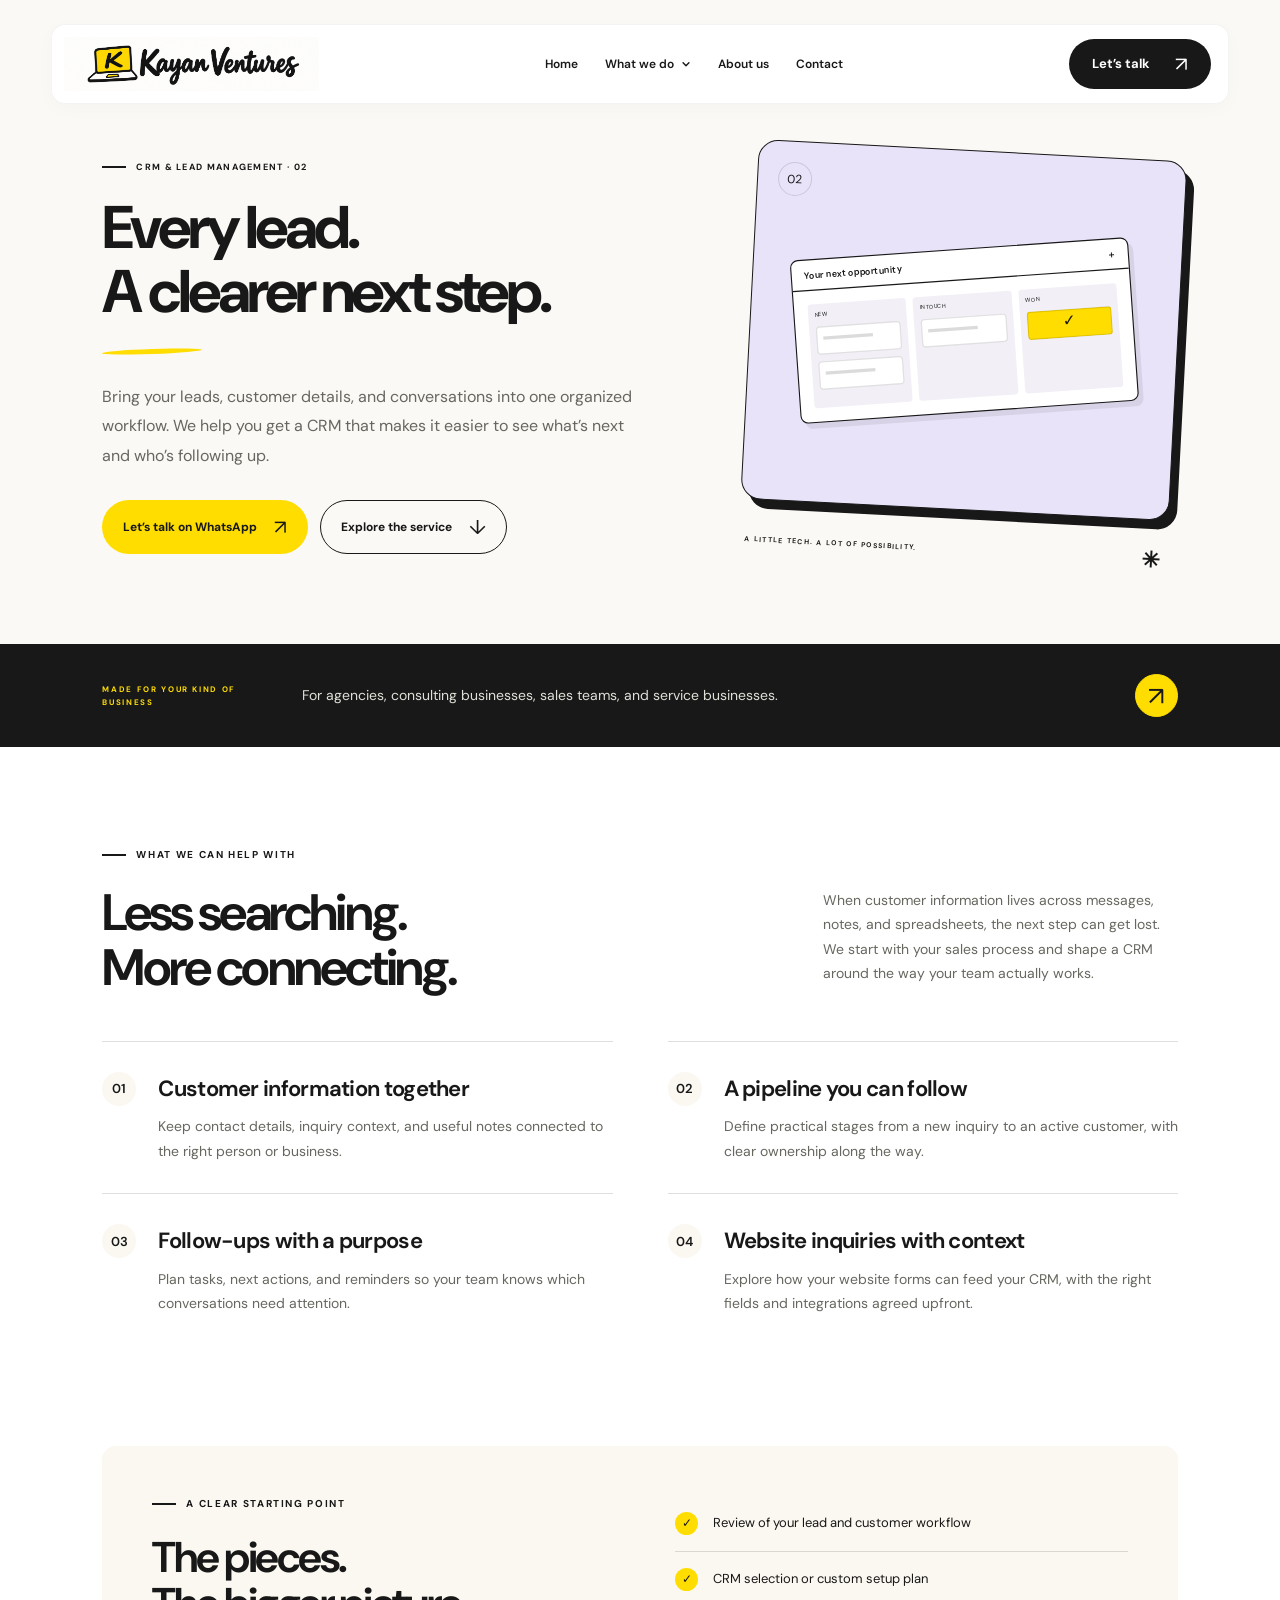
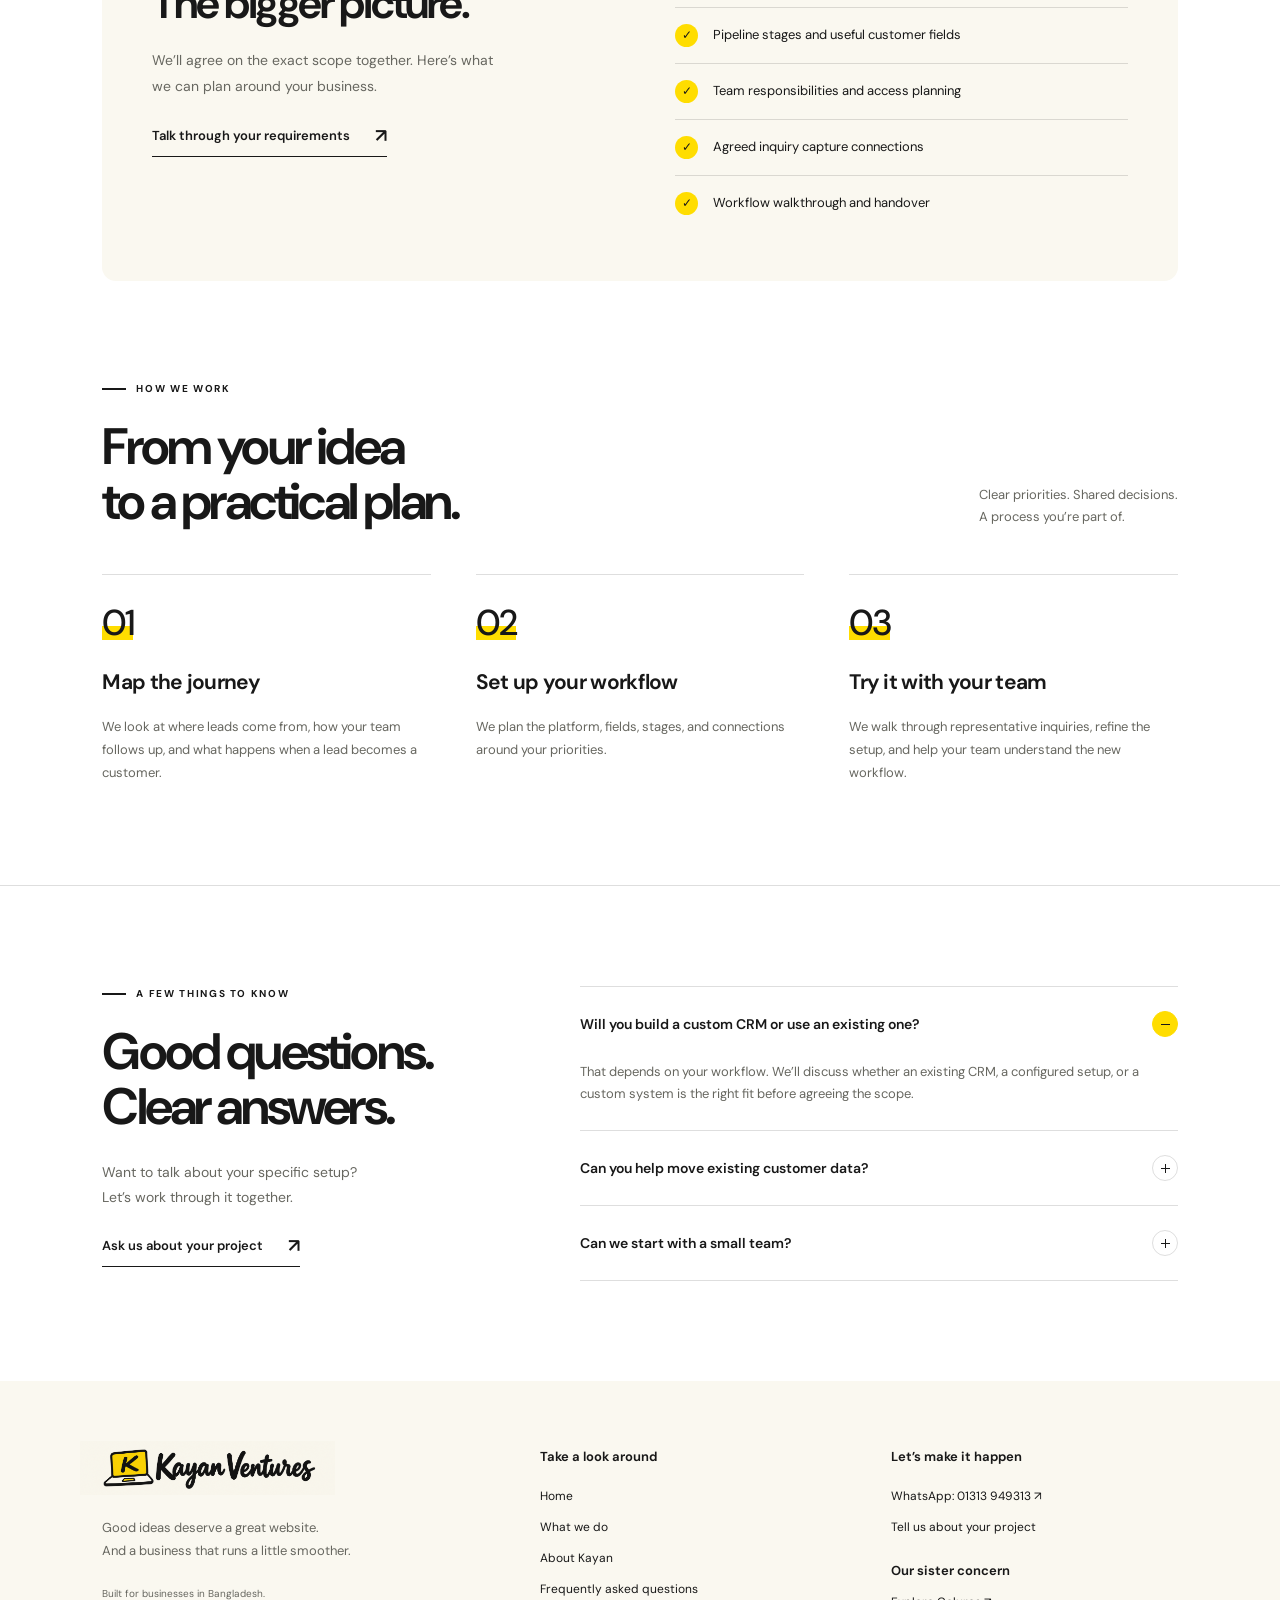
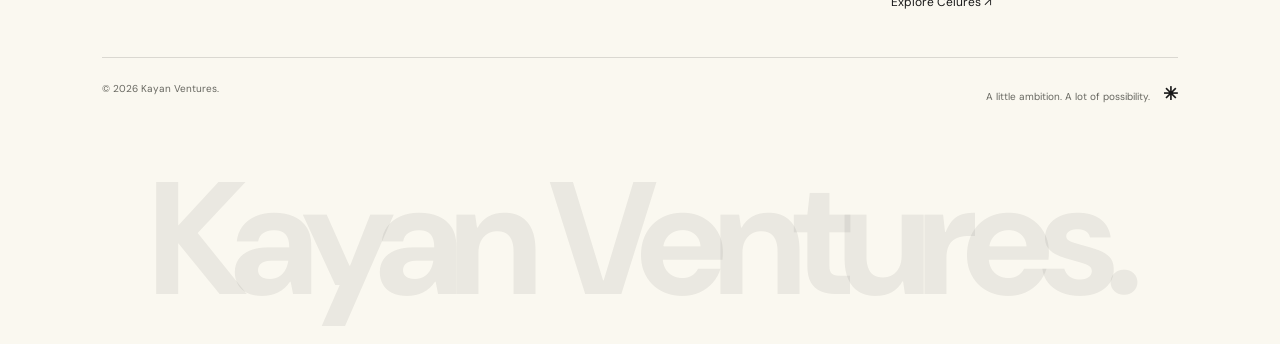
==== commit 23806e12: "Update contact number to 01313949313 Co-Authored-By: Claude Opus 5.5 <noreply@anthropic.com>" ====
--- a/crm-lead-management.html
+++ b/crm-lead-management.html
@@ -14,19 +14,19 @@
 <a class="brand" href="index.html#home" aria-label="Kayan Ventures home"><img src="assets/brand/kayan-logo.png" alt="Kayan Ventures" width="1983" height="793"></a>
 <button class="menu-toggle" aria-expanded="false" aria-controls="main-nav" aria-label="Open navigation"><span></span><span></span></button>
 <nav id="main-nav" aria-label="Main navigation"><a href="index.html#home">Home</a><div class="services-nav"><button id="services-toggle" aria-expanded="false" aria-controls="services-menu">What we do <svg class="nav-chevron" viewBox="0 0 12 12" width="10" height="10" aria-hidden="true" focusable="false"><path d="M2.5 4.5 6 8l3.5-3.5" fill="none" stroke="currentColor" stroke-width="1.7" stroke-linecap="round" stroke-linejoin="round"/></svg></button><div class="services-menu" id="services-menu" hidden><p class="eyebrow">BUILT AROUND YOUR BUSINESS</p><a href="custom-websites.html">Custom websites <span aria-hidden="true">↗</span></a><a href="crm-lead-management.html" aria-current="page">CRM & lead management <span aria-hidden="true">↗</span></a><a href="ecommerce-websites.html">Ecommerce websites <span aria-hidden="true">↗</span></a><a href="landing-pages.html">Landing pages <span aria-hidden="true">↗</span></a><a href="order-inventory-management.html">Order & inventory management <span aria-hidden="true">↗</span></a><a href="meta-ads-consulting.html">Meta Ads Consulting <span aria-hidden="true">↗</span></a></div></div><a href="index.html#about">About us</a><a href="index.html#contact">Contact</a></nav>
-<a class="btn dark nav-call" href="https://wa.me/8801314797479" target="_blank" rel="noopener noreferrer">Let’s talk <span aria-hidden="true">↗</span></a>
+<a class="btn dark nav-call" href="https://wa.me/8801313949313" target="_blank" rel="noopener noreferrer">Let’s talk <span aria-hidden="true">↗</span></a>
 </header>
 <main id="main">
   <section class="service-hero" aria-labelledby="service-title">
-    <div class="service-hero-grid"><div class="service-hero-copy"><p class="eyebrow"><span class="tiny-line"></span>CRM &amp; LEAD MANAGEMENT · 02</p><h1 id="service-title">Every lead.<br>A clearer next step.</h1><p class="service-lead">Bring your leads, customer details, and conversations into one organized workflow. We help you get a CRM that makes it easier to see what’s next and who’s following up.</p><div class="hero-buttons"><a class="btn gold" href="https://wa.me/8801314797479?text=Hi%20Kayan%20Ventures!%20I%E2%80%99d%20like%20to%20discuss%20crm%20%26%20lead%20management." target="_blank" rel="noopener noreferrer">Let’s talk on WhatsApp <span aria-hidden="true">↗</span></a><a class="btn outline" href="#scope">Explore the service <span aria-hidden="true">↓</span></a></div></div><div class="service-hero-art"><div role="img" aria-label="Illustrative crm &amp; lead management concept"><div class="service-image lavender"><span class="service-number">02</span><div class="service-drawing crm-drawing"><div class="drawing-bar">Your next opportunity <span>＋</span></div><div class="kanban"><div><small>NEW</small><i></i><i></i></div><div><small>IN TOUCH</small><i></i></div><div><small>WON</small><i class="won">✓</i></div></div></div></div></div><span class="service-art-caption">A LITTLE TECH. A LOT OF POSSIBILITY. <span>✳</span></span></div></div>
+    <div class="service-hero-grid"><div class="service-hero-copy"><p class="eyebrow"><span class="tiny-line"></span>CRM &amp; LEAD MANAGEMENT · 02</p><h1 id="service-title">Every lead.<br>A clearer next step.</h1><p class="service-lead">Bring your leads, customer details, and conversations into one organized workflow. We help you get a CRM that makes it easier to see what’s next and who’s following up.</p><div class="hero-buttons"><a class="btn gold" href="https://wa.me/8801313949313?text=Hi%20Kayan%20Ventures!%20I%E2%80%99d%20like%20to%20discuss%20crm%20%26%20lead%20management." target="_blank" rel="noopener noreferrer">Let’s talk on WhatsApp <span aria-hidden="true">↗</span></a><a class="btn outline" href="#scope">Explore the service <span aria-hidden="true">↓</span></a></div></div><div class="service-hero-art"><div role="img" aria-label="Illustrative crm &amp; lead management concept"><div class="service-image lavender"><span class="service-number">02</span><div class="service-drawing crm-drawing"><div class="drawing-bar">Your next opportunity <span>＋</span></div><div class="kanban"><div><small>NEW</small><i></i><i></i></div><div><small>IN TOUCH</small><i></i></div><div><small>WON</small><i class="won">✓</i></div></div></div></div></div><span class="service-art-caption">A LITTLE TECH. A LOT OF POSSIBILITY. <span>✳</span></span></div></div>
   </section>
-  <section class="service-fit"><p class="eyebrow">MADE FOR YOUR KIND OF BUSINESS</p><p>For agencies, consulting businesses, sales teams, and service businesses.</p><a class="round-link" href="https://wa.me/8801314797479?text=Hi%20Kayan%20Ventures!%20I%E2%80%99d%20like%20to%20discuss%20crm%20%26%20lead%20management." target="_blank" rel="noopener noreferrer" aria-label="Discuss crm &amp; lead management">↗</a></section>
+  <section class="service-fit"><p class="eyebrow">MADE FOR YOUR KIND OF BUSINESS</p><p>For agencies, consulting businesses, sales teams, and service businesses.</p><a class="round-link" href="https://wa.me/8801313949313?text=Hi%20Kayan%20Ventures!%20I%E2%80%99d%20like%20to%20discuss%20crm%20%26%20lead%20management." target="_blank" rel="noopener noreferrer" aria-label="Discuss crm &amp; lead management">↗</a></section>
 
   <section class="section service-scope" id="scope" aria-labelledby="scope-title"><div class="section-heading"><div><p class="eyebrow"><span class="tiny-line"></span> WHAT WE CAN HELP WITH</p><h2 id="scope-title">Less searching.<br>More connecting.</h2></div><div class="section-intro"><p>When customer information lives across messages, notes, and spreadsheets, the next step can get lost. We start with your sales process and shape a CRM around the way your team actually works.</p></div></div><div class="service-feature-grid"><article><span class="feature-number">01</span><div><h3>Customer information together</h3><p>Keep contact details, inquiry context, and useful notes connected to the right person or business.</p></div></article>
 <article><span class="feature-number">02</span><div><h3>A pipeline you can follow</h3><p>Define practical stages from a new inquiry to an active customer, with clear ownership along the way.</p></div></article>
 <article><span class="feature-number">03</span><div><h3>Follow-ups with a purpose</h3><p>Plan tasks, next actions, and reminders so your team knows which conversations need attention.</p></div></article>
 <article><span class="feature-number">04</span><div><h3>Website inquiries with context</h3><p>Explore how your website forms can feed your CRM, with the right fields and integrations agreed upfront.</p></div></article></div></section>
-  <section class="service-deliverables" aria-labelledby="deliverables-title"><div><p class="eyebrow"><span class="tiny-line"></span> A CLEAR STARTING POINT</p><h2 id="deliverables-title">The pieces.<br>The bigger picture.</h2><p>We’ll agree on the exact scope together. Here’s what we can plan around your business.</p><a class="text-link" href="https://wa.me/8801314797479?text=Hi%20Kayan%20Ventures!%20I%E2%80%99d%20like%20to%20discuss%20crm%20%26%20lead%20management." target="_blank" rel="noopener noreferrer">Talk through your requirements <span aria-hidden="true">↗</span></a></div><ul><li><span aria-hidden="true">✓</span>Review of your lead and customer workflow</li>
+  <section class="service-deliverables" aria-labelledby="deliverables-title"><div><p class="eyebrow"><span class="tiny-line"></span> A CLEAR STARTING POINT</p><h2 id="deliverables-title">The pieces.<br>The bigger picture.</h2><p>We’ll agree on the exact scope together. Here’s what we can plan around your business.</p><a class="text-link" href="https://wa.me/8801313949313?text=Hi%20Kayan%20Ventures!%20I%E2%80%99d%20like%20to%20discuss%20crm%20%26%20lead%20management." target="_blank" rel="noopener noreferrer">Talk through your requirements <span aria-hidden="true">↗</span></a></div><ul><li><span aria-hidden="true">✓</span>Review of your lead and customer workflow</li>
 <li><span aria-hidden="true">✓</span>CRM selection or custom setup plan</li>
 <li><span aria-hidden="true">✓</span>Pipeline stages and useful customer fields</li>
 <li><span aria-hidden="true">✓</span>Team responsibilities and access planning</li>
@@ -35,10 +35,10 @@
   <section class="section process" aria-labelledby="process-title"><div class="section-heading"><div><p class="eyebrow"><span class="tiny-line"></span> HOW WE WORK</p><h2 id="process-title">From your idea<br>to a practical plan.</h2></div><p>Clear priorities. Shared decisions.<br>A process you’re part of.</p></div><div class="process-grid"><article><span class="step-number">01</span><h3>Map the journey</h3><p>We look at where leads come from, how your team follows up, and what happens when a lead becomes a customer.</p></article>
 <article><span class="step-number">02</span><h3>Set up your workflow</h3><p>We plan the platform, fields, stages, and connections around your priorities.</p></article>
 <article><span class="step-number">03</span><h3>Try it with your team</h3><p>We walk through representative inquiries, refine the setup, and help your team understand the new workflow.</p></article></div></section>
-  <section class="section faq" aria-labelledby="faq-title"><div><p class="eyebrow"><span class="tiny-line"></span> A FEW THINGS TO KNOW</p><h2 id="faq-title">Good questions.<br>Clear answers.</h2><p>Want to talk about your specific setup?<br>Let’s work through it together.</p><a class="text-link" href="https://wa.me/8801314797479?text=Hi%20Kayan%20Ventures!%20I%E2%80%99d%20like%20to%20discuss%20crm%20%26%20lead%20management." target="_blank" rel="noopener noreferrer">Ask us about your project <span aria-hidden="true">↗</span></a></div><div class="faq-list"><details open><summary>Will you build a custom CRM or use an existing one?<span aria-hidden="true"></span></summary><p>That depends on your workflow. We’ll discuss whether an existing CRM, a configured setup, or a custom system is the right fit before agreeing the scope.</p></details>
+  <section class="section faq" aria-labelledby="faq-title"><div><p class="eyebrow"><span class="tiny-line"></span> A FEW THINGS TO KNOW</p><h2 id="faq-title">Good questions.<br>Clear answers.</h2><p>Want to talk about your specific setup?<br>Let’s work through it together.</p><a class="text-link" href="https://wa.me/8801313949313?text=Hi%20Kayan%20Ventures!%20I%E2%80%99d%20like%20to%20discuss%20crm%20%26%20lead%20management." target="_blank" rel="noopener noreferrer">Ask us about your project <span aria-hidden="true">↗</span></a></div><div class="faq-list"><details open><summary>Will you build a custom CRM or use an existing one?<span aria-hidden="true"></span></summary><p>That depends on your workflow. We’ll discuss whether an existing CRM, a configured setup, or a custom system is the right fit before agreeing the scope.</p></details>
 <details><summary>Can you help move existing customer data?<span aria-hidden="true"></span></summary><p>We can review your current spreadsheets or systems and agree a migration plan. The approach depends on the data format, quality, and access available.</p></details>
 <details><summary>Can we start with a small team?<span aria-hidden="true"></span></summary><p>Yes. We can focus first on the stages and information your team needs today, then discuss additional workflows later.</p></details></div></section>
 </main>
-<footer><div class="footer-grid"><div><a class="brand" href="index.html#home" aria-label="Kayan Ventures home"><img src="assets/brand/kayan-logo.png" alt="Kayan Ventures" width="1983" height="793" loading="lazy"></a><p>Good ideas deserve a great website.<br>And a business that runs a little smoother.</p><p class="footer-location">Built for businesses in Bangladesh.</p></div><div><h3>Take a look around</h3><a href="index.html#home">Home</a><a href="index.html#services">What we do</a><a href="index.html#about">About Kayan</a><a href="index.html#faq">Frequently asked questions</a></div><div><h3>Let’s make it happen</h3><a href="https://wa.me/8801314797479" target="_blank" rel="noopener noreferrer">WhatsApp: 01314 797479 ↗</a><a href="index.html#contact">Tell us about your project</a><h3 class="concern-label">Our sister concern</h3><a href="https://celures.com" target="_blank" rel="noopener noreferrer">Explore Celures ↗</a></div></div><div class="footer-base"><span>© <span id="year">2026</span> Kayan Ventures.</span><span>A little ambition. A lot of possibility. <b>✳</b></span></div><div class="footer-wordmark" aria-hidden="true">Kayan Ventures.</div></footer>
+<footer><div class="footer-grid"><div><a class="brand" href="index.html#home" aria-label="Kayan Ventures home"><img src="assets/brand/kayan-logo.png" alt="Kayan Ventures" width="1983" height="793" loading="lazy"></a><p>Good ideas deserve a great website.<br>And a business that runs a little smoother.</p><p class="footer-location">Built for businesses in Bangladesh.</p></div><div><h3>Take a look around</h3><a href="index.html#home">Home</a><a href="index.html#services">What we do</a><a href="index.html#about">About Kayan</a><a href="index.html#faq">Frequently asked questions</a></div><div><h3>Let’s make it happen</h3><a href="https://wa.me/8801313949313" target="_blank" rel="noopener noreferrer">WhatsApp: 01313 949313 ↗</a><a href="index.html#contact">Tell us about your project</a><h3 class="concern-label">Our sister concern</h3><a href="https://celures.com" target="_blank" rel="noopener noreferrer">Explore Celures ↗</a></div></div><div class="footer-base"><span>© <span id="year">2026</span> Kayan Ventures.</span><span>A little ambition. A lot of possibility. <b>✳</b></span></div><div class="footer-wordmark" aria-hidden="true">Kayan Ventures.</div></footer>
 </body>
 </html>
--- a/services.css
+++ b/services.css
@@ -37,6 +37,19 @@
 @media(max-width:1100px){.service-hero{padding:145px 6% 65px}.service-hero-grid{gap:40px;grid-template-columns:1.1fr .9fr}.service-hero h1{font-size:49px}.service-hero-art .service-image{height:320px}.service-hero-art .service-drawing{transform:rotate(-7deg)}.service-lead{font-size:14px}.service-fit{padding:25px 6%;gap:25px}.service-fit>p:not(.eyebrow){font-size:12px}.service-deliverables{margin:0 6%;padding:35px;gap:35px}.service-deliverables h2{font-size:37px}.service-feature-grid{gap:0 30px}.service-feature-grid h3{font-size:21px}}
 @media(max-width:760px){.service-hero{padding:125px 6% 55px}.service-hero-grid{grid-template-columns:1fr;gap:45px}.service-hero h1{font-size:clamp(40px,7.4vw,57px);max-width:600px}.service-hero .eyebrow{font-size:8px}.service-lead{font-size:15px;max-width:560px}.service-hero-art{width:90%;max-width:440px;justify-self:center}.service-hero-art .service-image{height:300px}.service-hero-art .service-drawing{max-width:280px;transform:rotate(-7deg) scale(1.08)}.service-fit{flex-wrap:wrap;gap:16px}.service-fit .eyebrow{max-width:none;flex-basis:calc(100% - 70px);order:0}.service-fit .round-link{order:1}.service-fit>p:not(.eyebrow){order:2;font-size:13px;flex-basis:100%}.service-feature-grid{grid-template-columns:1fr}.service-feature-grid article{padding:25px 0;gap:17px}.service-feature-grid h3{font-size:22px}.service-feature-grid p{font-size:13px}.service-deliverables{grid-template-columns:1fr;padding:30px 25px;gap:25px}.service-deliverables h2{font-size:38px}.service-deliverables li{font-size:13px}}
 @media(max-width:380px){.service-hero h1{font-size:39px}.service-hero-art .service-image{height:260px}.service-hero .btn{font-size:11px}.service-hero-art .service-drawing{transform:rotate(-7deg)}.service-deliverables{padding:28px 20px}}
+.ecommerce-plans{background:var(--cream)}
+.ecommerce-plan-grid{display:grid;grid-template-columns:repeat(2,minmax(0,1fr));gap:28px}
+.ecommerce-plan{border:1px solid var(--line);border-radius:18px;padding:36px;background:#fff;display:flex;flex-direction:column}
+.ecommerce-plan:last-child{background:var(--ink);color:#fff;border-color:var(--ink)}
+.ecommerce-plan:last-child .eyebrow{color:var(--gold)}
+.ecommerce-plan h3{font-size:clamp(40px,4vw,56px);letter-spacing:-2px;margin:10px 0 24px;line-height:1.15}
+.ecommerce-plan h3 span{display:block;font-size:12px;font-weight:400;letter-spacing:0;margin-top:12px}
+.plan-visitors{font-size:16px;border-top:1px solid #8884;border-bottom:1px solid #8884;padding:20px 0;margin:0}
+.ecommerce-plan ul{padding-left:20px;font-size:14px;line-height:1.8;margin:25px 0 30px;flex:1}
+.ecommerce-plan li{padding:5px 0}
+.ecommerce-plan .btn{width:100%;font-size:13px}
+.plan-footer{font-size:13px;color:var(--muted);margin:25px 0 0;max-width:700px}
+@media(max-width:760px){.ecommerce-plan-grid{grid-template-columns:1fr;gap:22px}.ecommerce-plan{padding:28px 24px}.ecommerce-plan h3{font-size:44px}.ecommerce-plan ul{font-size:13px}}
 /* Meta Ads consultation offer and source-preserving laptop case study. */
 .consultation-offer{display:grid;grid-template-columns:1.1fr 1fr;gap:65px;align-items:center}.consultation-offer>div>p:not(.eyebrow){color:var(--muted);font-size:14px;margin-top:24px}.consult-fit{display:flex;flex-wrap:wrap;gap:30px;margin:30px 0}.consult-fit strong{display:block;font-size:29px;letter-spacing:-1px}.consult-fit span{display:block;font-size:12px;color:var(--muted);margin-top:8px}.consult-note{font-size:11px!important;line-height:1.8;color:var(--muted)}.consult-price{padding:36px;background:var(--ink);color:#fff;border-radius:18px}.consult-price .eyebrow{color:var(--gold)}.consult-price .package-price{color:var(--gold)!important;font-size:54px!important;letter-spacing:-2px;font-weight:700;line-height:1.1;margin:25px 0!important}.package-price span{display:block;font-size:11px;letter-spacing:0;color:#ccc;margin-top:12px;font-weight:400}.consult-price h3{font-size:25px;margin:25px 0 0}.consult-price>p:not(.eyebrow){color:#ccc!important}.consult-price ul{padding-left:19px;font-size:14px;line-height:2.1;margin:22px 0 28px}.consult-price .btn{width:100%;font-size:12px;padding:17px}.consult-price .consult-note{color:#ccc;margin-bottom:0}.ads-case-study{background:var(--cream);padding:85px 8%}.results-figure{margin:45px 0 30px}.results-laptop{display:block;max-width:1100px;margin:auto;padding:0 3%}.results-screen{display:block;position:relative;padding:22px 10px 10px;background:#242424;border:2px solid #424242;border-radius:18px 18px 4px 4px}.results-screen img{width:100%;height:auto;border-radius:3px}.laptop-camera{position:absolute;top:8px;left:50%;width:5px;height:5px;border-radius:50%;background:#626262}.results-base{display:block;height:21px;margin:0 -3.2%;background:linear-gradient(#c7c7c7,#888);border-radius:2px 2px 50% 50%;position:relative;box-shadow:0 15px 25px #18181815}.results-base:before{content:'';display:block;position:absolute;top:0;left:43%;width:14%;height:7px;border-radius:0 0 10px 10px;background:#6e6e6e}.results-figure figcaption{text-align:center;color:var(--muted);font-size:11px;margin-top:24px}.case-metrics{display:grid;grid-template-columns:repeat(4,1fr);border-top:1px solid var(--line);border-bottom:1px solid var(--line);padding:28px 0;margin:35px 0}.case-metrics>div{padding:0 22px;border-right:1px solid var(--line)}.case-metrics>div:first-child{padding-left:0}.case-metrics>div:last-child{border:0}.case-metrics dt{font-size:11px;color:var(--muted);margin-bottom:10px}.case-metrics dd{font-size:32px;letter-spacing:-1px;font-weight:650;margin:0}.case-context{max-width:780px}.case-context p{font-size:14px;color:var(--muted)}
 @media(max-width:1000px){.consultation-offer{gap:35px}.consult-price{padding:28px}.case-metrics dd{font-size:26px}.case-metrics>div{padding:0 15px}.ads-case-study{padding:65px 6%}}
